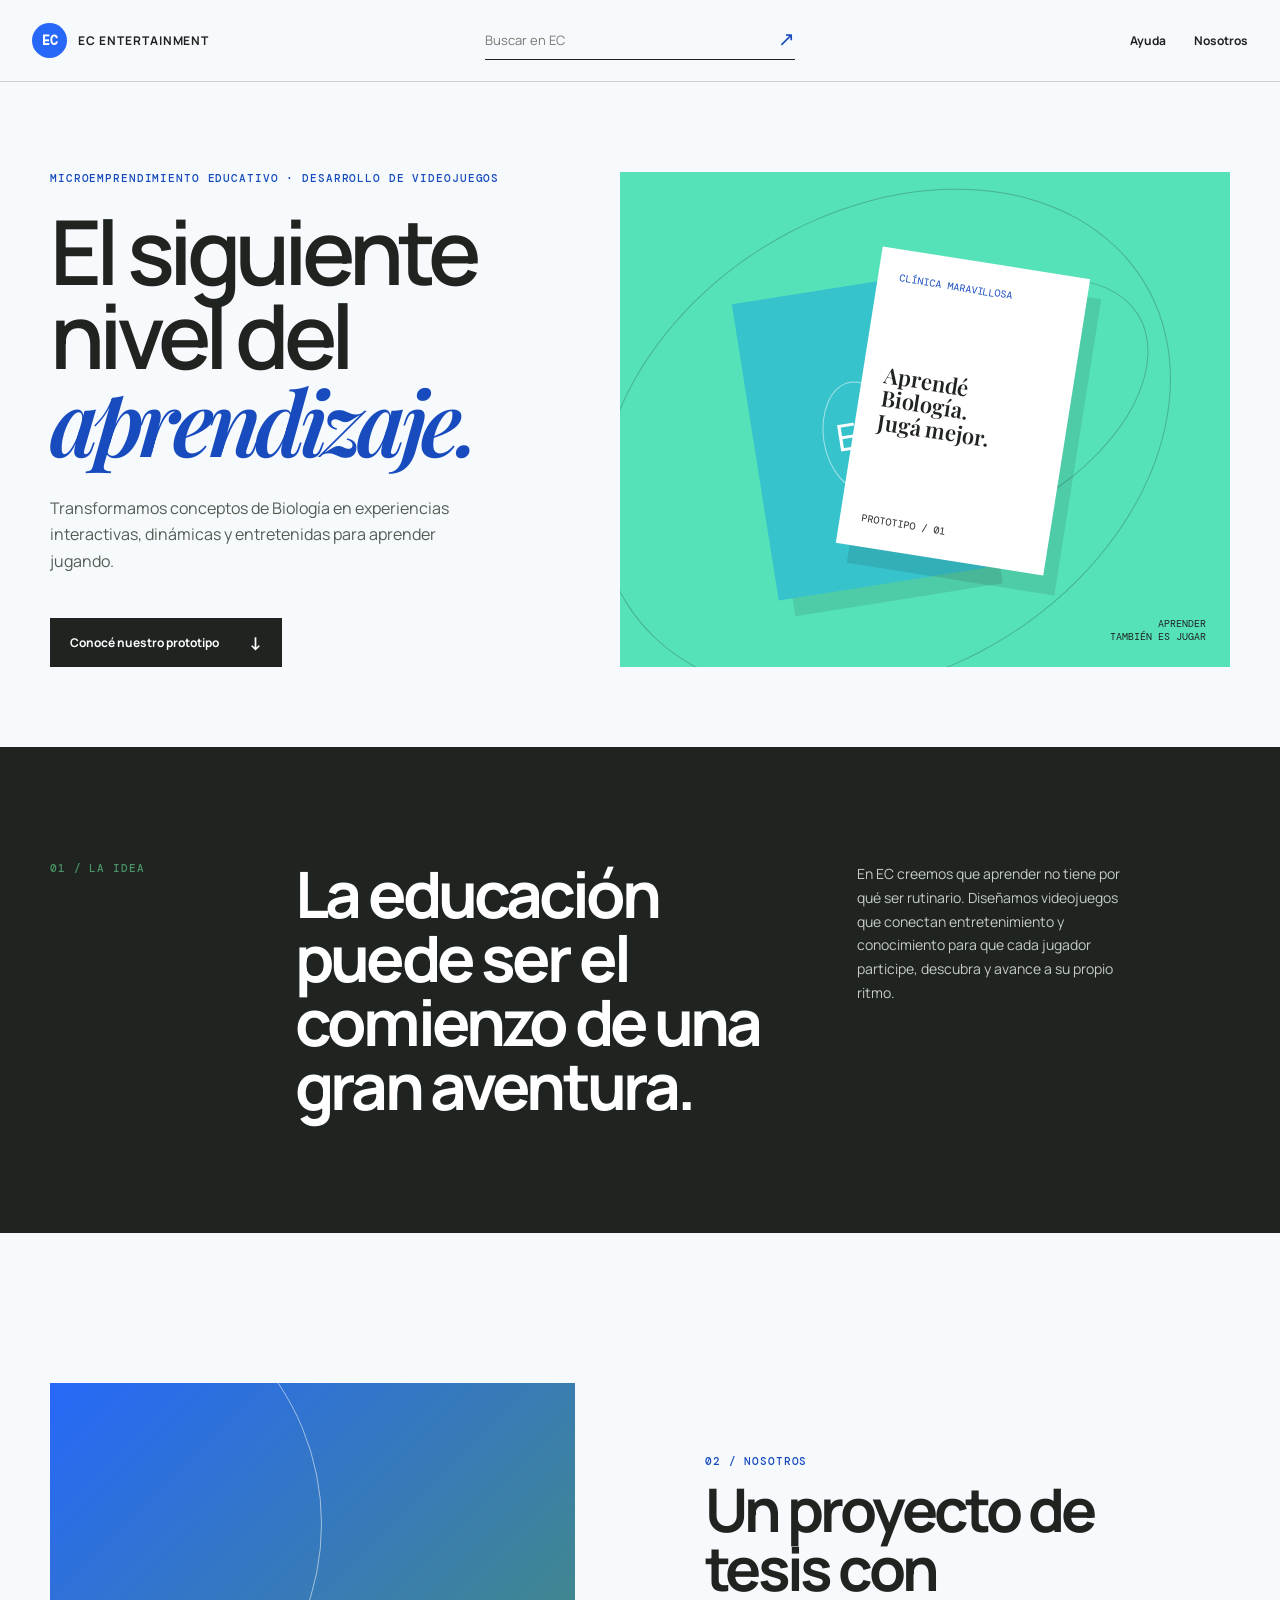
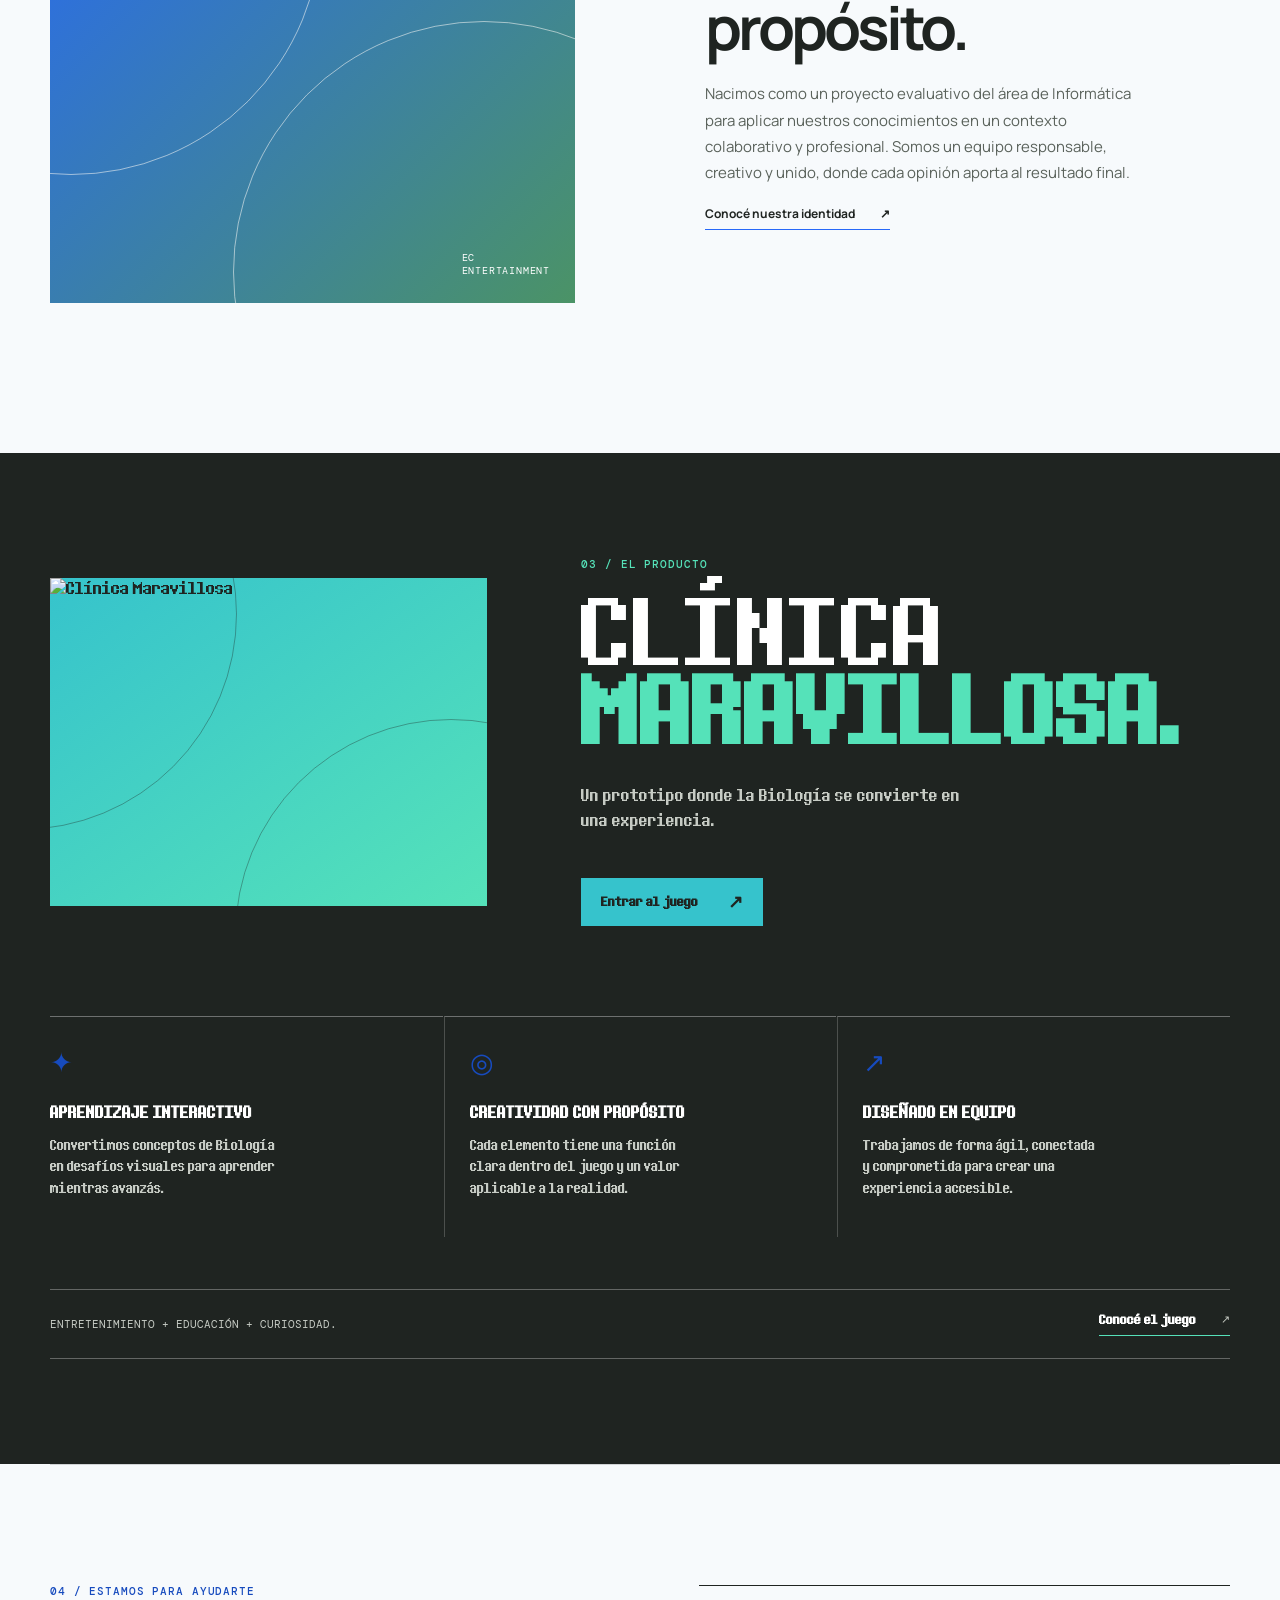
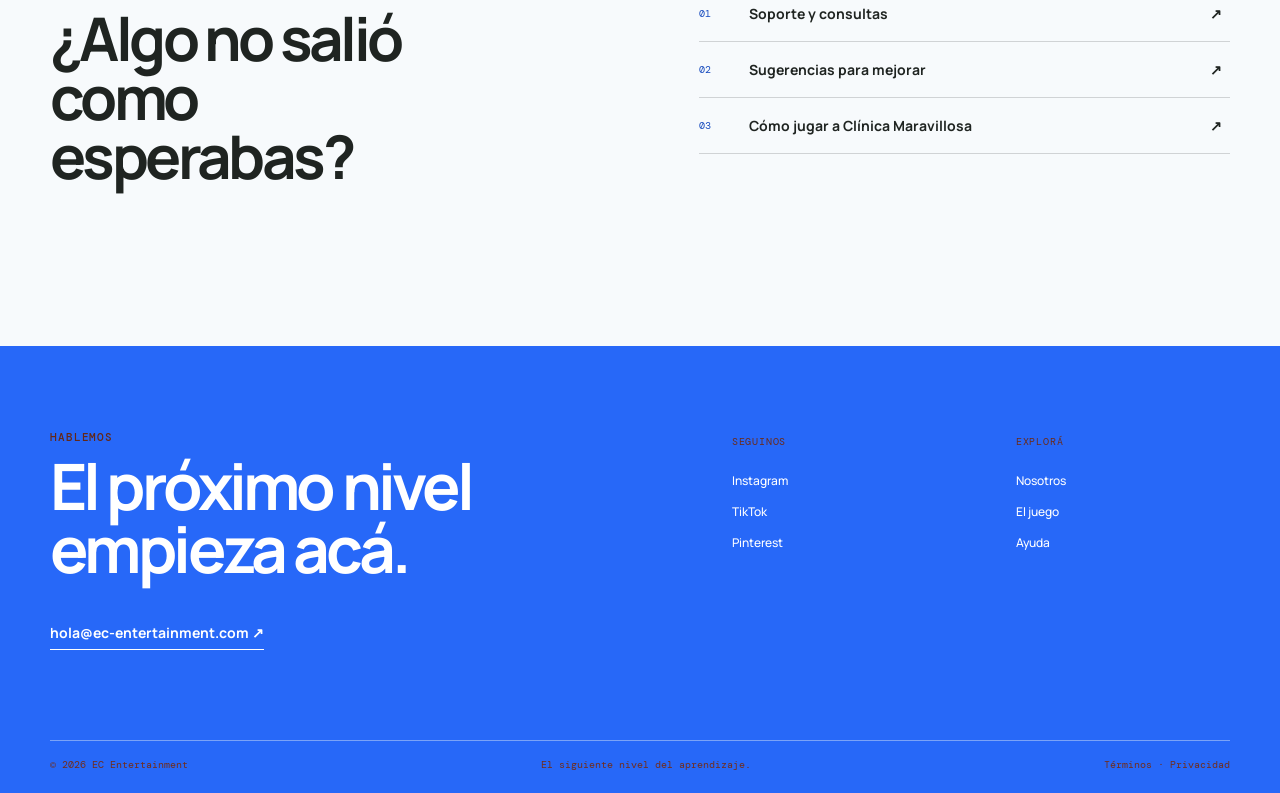
==== index.html @ c9e9bb15 "Pagina" ====
<!DOCTYPE html>
<html lang="es">
<head>
    <meta charset="UTF-8">
    <meta name="viewport" content="width=device-width, initial-scale=1.0">
    <link rel="stylesheet" href="style.css">
    <meta name="description" content="EC Entertainment desarrolla videojuegos educativos que transforman el aprendizaje en experiencias interactivas.">
    <title>EC Entertainment | El siguiente nivel del aprendizaje</title>
</head>
<body>
    <header class="site-header">
        <a class="brand" href="index.html" aria-label="EC, volver al inicio">
            <span class="brand-mark">EC</span>
            <span class="brand-name">EC Entertainment</span>
        </a>
        <form class="search" role="search">
            <label class="sr-only" for="site-search">Buscar en el sitio</label>
            <input id="site-search" type="search" placeholder="Buscar en EC" autocomplete="off">
            <button type="submit" aria-label="Buscar">↗</button>
        </form>
        <nav class="main-nav" aria-label="Navegación principal">
            <a href="Soporte.html">Ayuda</a>
            <a href="aboutus.html">Nosotros</a>
        </nav>
    </header>

    <main id="inicio">
        <section class="hero section-wrap" aria-labelledby="hero-title">
            <div class="hero-copy">
                <p class="eyebrow">Microemprendimiento educativo · Desarrollo de videojuegos</p>
                <h1 id="hero-title">El siguiente nivel del <em>aprendizaje.</em></h1>
                <p class="hero-intro">Transformamos conceptos de Biología en experiencias interactivas, dinámicas y entretenidas para aprender jugando.</p>
                <a class="button button-dark" href="Cmaravillosa.html">Conocé nuestro prototipo <span>↓</span></a>
            </div>
            <div class="hero-art" aria-label="Ilustración abstracta de cartas de juego" role="img">
                <div class="orbit orbit-one"></div>
                <div class="orbit orbit-two"></div>
                <div class="game-card card-back"><span>EC</span></div>
                <div class="game-card card-front"><small>Clínica Maravillosa</small><strong>Aprendé<br>Biología.<br>Jugá mejor.</strong><span class="card-number">PROTOTIPO / 01</span></div>
                <div class="art-note">APRENDER<br>TAMBIÉN ES JUGAR</div>
            </div>
        </section>

        <section class="manifesto" aria-label="Manifiesto de EC">
            <div class="section-wrap manifesto-grid">
                <p class="section-label">01 / La idea</p>
                <h2>La educación puede ser el comienzo de una gran aventura.</h2>
                <p>En EC creemos que aprender no tiene por qué ser rutinario. Diseñamos videojuegos que conectan entretenimiento y conocimiento para que cada jugador participe, descubra y avance a su propio ritmo.</p>
            </div>
        </section>

        <section class="story section-wrap" id="nosotros" aria-labelledby="story-title">
            <div class="story-image"><span>EC<br>ENTERTAINMENT</span></div>
            <div class="story-copy">
                <p class="section-label">02 / Nosotros</p>
                <h2 id="story-title">Un proyecto de tesis con propósito.</h2>
                <p>Nacimos como un proyecto evaluativo del área de Informática para aplicar nuestros conocimientos en un contexto colaborativo y profesional. Somos un equipo responsable, creativo y unido, donde cada opinión aporta al resultado final.</p>
                <a class="text-link" href="aboutus.html">Conocé nuestra identidad <span>↗</span></a>
            </div>
        </section>

        <section class="product product-featured" id="producto" aria-labelledby="product-title">
            <div class="section-wrap">
                <div class="product-featured-heading">
                    <div class="product-image-slot"><img src="c:\Users\maxim\Downloads\Clínica_fondo_4050x1350.jpe" alt="Clínica Maravillosa"></div>
                    <div class="product-featured-copy">
                        <p class="section-label">03 / El producto</p>
                        <h2 id="product-title">CLÍNICA<br><em>MARAVILLOSA.</em></h2>
                        <p>Un prototipo donde la Biología se convierte en una experiencia.</p>
                        <a class="button button-game" href="Cmaravillosa.html">Entrar al juego <span>↗</span></a>
                    </div>
                </div>
                <div class="product-grid">
                    <article class="feature"><span class="feature-icon">✦</span><h3>Aprendizaje interactivo</h3><p>Convertimos conceptos de Biología en desafíos visuales para aprender mientras avanzás.</p></article>
                    <article class="feature"><span class="feature-icon">◎</span><h3>Creatividad con propósito</h3><p>Cada elemento tiene una función clara dentro del juego y un valor aplicable a la realidad.</p></article>
                    <article class="feature"><span class="feature-icon">↗</span><h3>Diseñado en equipo</h3><p>Trabajamos de forma ágil, conectada y comprometida para crear una experiencia accesible.</p></article>
                </div>
                <div class="product-cta"><span>Entretenimiento + educación + curiosidad.</span><a class="text-link" href="Cmaravillosa.html">Conocé el juego <span>↗</span></a></div>
            </div>
        </section>

        <section class="help section-wrap" id="ayuda" aria-labelledby="help-title">
            <div><p class="section-label">04 / Estamos para ayudarte</p><h2 id="help-title">¿Algo no salió como esperabas?</h2></div>
            <div class="help-links"><a href="Soporte.html"><span>01</span> Soporte y consultas <b>↗</b></a><a href="Soporte.html#sugerencias"><span>02</span> Sugerencias para mejorar <b>↗</b></a><a href="Cmaravillosa.html#como-jugar"><span>03</span> Cómo jugar a Clínica Maravillosa <b>↗</b></a></div>
        </section>
    </main>

    <footer id="contacto">
        <div class="section-wrap footer-main">
            <div><p class="section-label">Hablemos</p><h2>El próximo nivel<br>empieza acá.</h2><a class="mail-link" href="mailto:hola@ec-entertainment.com">hola@ec-entertainment.com ↗</a></div>
            <div class="footer-column"><p>Seguinos</p><a href="#contacto">Instagram</a><a href="#contacto">TikTok</a><a href="#contacto">Pinterest</a></div>
            <div class="footer-column"><p>Explorá</p><a href="aboutus.html">Nosotros</a><a href="Cmaravillosa.html">El juego</a><a href="Soporte.html">Ayuda</a></div>
        </div>
        <div class="section-wrap footer-bottom"><span>© 2026 EC Entertainment</span><span>El siguiente nivel del aprendizaje.</span><span><a href="#contacto">Términos</a> · <a href="#contacto">Privacidad</a></span></div>
    </footer>

    <script>
        const searchForm = document.querySelector('.search');
        const searchInput = document.querySelector('#site-search');
        const searchableSections = [...document.querySelectorAll('main section')];

        searchForm.addEventListener('submit', (event) => {
            event.preventDefault();
            const query = searchInput.value.trim().toLowerCase();
            const match = searchableSections.find((section) => section.textContent.toLowerCase().includes(query));
            if (query && match) {
                match.scrollIntoView({ behavior: 'smooth', block: 'start' });
                match.classList.add('search-hit');
                window.setTimeout(() => match.classList.remove('search-hit'), 1200);
            }
        });
    </script>
</body>
</html>
---- style.css ----
@import url('https://fonts.googleapis.com/css2?family=DM+Mono:wght@400;500&family=Manrope:wght@400;500;600;700;800&family=Playfair+Display:ital,wght@0,600;1,600&display=swap');

@font-face {
	font-family: 'Determination';
	src: url('fonts/determination.ttf') format('truetype');
	font-display: swap;
}

:root {
	--ink: #1f2421;
	--paper: #f7fafc;
	--cream: #ffffff;
	--orange: #2768f8;
	--orange-dark: #174bbe;
	--sage: #4b9366;
	--line: rgba(31, 36, 33, .18);
	--mono: 'DM Mono', monospace;
	--sans: 'Manrope', sans-serif;
}

* { box-sizing: border-box; }
html { scroll-behavior: smooth; }
body { margin: 0; background: var(--paper); color: var(--ink); font-family: var(--sans); }
a { color: inherit; text-decoration: none; }
.section-wrap { width: min(1180px, calc(100% - 64px)); margin: 0 auto; }
.sr-only { position: absolute; width: 1px; height: 1px; padding: 0; margin: -1px; overflow: hidden; clip: rect(0, 0, 0, 0); white-space: nowrap; border: 0; }
.section-label, .eyebrow { color: var(--orange-dark); font: 500 11px/1.2 var(--mono); letter-spacing: .08em; text-transform: uppercase; }

.site-header { align-items: center; border-bottom: 1px solid var(--line); display: grid; grid-template-columns: 1fr minmax(200px, 310px) 1fr; min-height: 82px; padding: 0 32px; }
.brand { align-items: center; display: inline-flex; gap: 11px; width: fit-content; }
.brand-mark { align-items: center; background: var(--orange); border-radius: 50%; color: var(--cream); display: flex; font: 600 13px var(--mono); height: 35px; justify-content: center; width: 35px; }
.brand-name { font-size: 12px; font-weight: 700; letter-spacing: .08em; text-transform: uppercase; }
.search { border-bottom: 1px solid var(--ink); display: flex; justify-self: center; width: 100%; }
.search input { background: transparent; border: 0; color: var(--ink); font: 13px var(--sans); outline: 0; padding: 10px 0; width: 100%; }
.search input::placeholder { color: #777a73; }
.search button { background: none; border: 0; color: var(--orange-dark); cursor: pointer; font-size: 20px; padding: 0 0 2px 10px; }
.main-nav { display: flex; gap: 28px; justify-content: flex-end; }
.main-nav a, .footer-column a { font-size: 12px; font-weight: 700; }
.main-nav a:hover, .footer-column a:hover { color: var(--orange-dark); }

.hero { display: grid; gap: 70px; grid-template-columns: minmax(0, .9fr) minmax(380px, 1.1fr); min-height: 655px; padding-bottom: 80px; padding-top: 90px; }
.hero-copy { align-self: center; max-width: 560px; }
h1, h2, h3, p { margin-top: 0; }
h1 { font-size: clamp(3.7rem, 7vw, 6.5rem); font-weight: 600; letter-spacing: -.065em; line-height: .94; margin: 24px 0 30px; }
h1 em, h2 em { color: var(--orange-dark); font-family: 'Playfair Display', serif; font-weight: 600; }
.hero-intro { color: #545b55; font-size: 16px; line-height: 1.65; max-width: 430px; }
.button { align-items: center; display: inline-flex; font-size: 12px; font-weight: 700; gap: 30px; justify-content: space-between; margin-top: 28px; padding: 16px 20px; transition: transform .2s, background .2s; }
.button:hover { transform: translateY(-3px); }
.button-dark { background: var(--ink); color: var(--cream); }
.button-orange { background: var(--orange); color: var(--cream); }
.button span { font-size: 18px; line-height: 10px; }
.hero-art { background: #55e2b9; min-height: 470px; overflow: hidden; position: relative; }
.orbit { border: 1px solid rgba(31, 36, 33, .25); border-radius: 50%; position: absolute; transform: rotate(-32deg); }
.orbit-one { height: 460px; left: -40px; top: 40px; width: 610px; }
.orbit-two { height: 210px; left: 195px; top: 130px; width: 350px; }
.game-card { box-shadow: 14px 18px 0 rgba(31, 36, 33, .12); height: 300px; position: absolute; transform: rotate(-9deg); width: 210px; }
.card-back { background: #36c3cc; left: 22%; top: 23%; }
.card-back span { border: 1px solid rgba(255,255,255,.55); border-radius: 50%; color: var(--cream); display: block; font: 38px var(--mono); left: 50%; padding: 29px 12px; position: absolute; top: 50%; transform: translate(-50%, -50%); }
.card-front { background: var(--cream); display: flex; flex-direction: column; justify-content: space-between; left: 39%; padding: 22px; top: 18%; transform: rotate(9deg); }
.card-front small, .card-number { color: var(--orange-dark); font: 10px var(--mono); text-transform: uppercase; }
.card-front strong { font: 600 22px/1.05 'Playfair Display', serif; }
.card-number { color: var(--ink); }
.art-note { bottom: 24px; color: var(--ink); font: 10px/1.3 var(--mono); position: absolute; right: 24px; text-align: right; }

.manifesto { background: var(--ink); color: var(--cream); padding: 115px 0; }
.manifesto-grid { display: grid; gap: 40px; grid-template-columns: .55fr 1.4fr 1fr; }
.manifesto .section-label { color: var(--sage); }
.manifesto h2 { font-size: clamp(2.5rem, 5vw, 4.8rem); letter-spacing: -.06em; line-height: 1; margin: 0; max-width: 650px; }
.manifesto-grid > p:last-child { color: #c6cbc4; font-size: 14px; line-height: 1.7; max-width: 280px; }
.story { align-items: center; display: grid; gap: 11%; grid-template-columns: 1fr 1fr; padding-bottom: 150px; padding-top: 150px; }
.story-image { align-items: flex-end; background: linear-gradient(135deg, #2768f8 0%, #4b9366 100%); display: flex; height: 520px; justify-content: flex-end; overflow: hidden; padding: 25px; position: relative; }
.story-image::before, .story-image::after { border: 1px solid rgba(251,250,246,.55); border-radius: 50%; content: ''; height: 500px; position: absolute; width: 500px; }
.story-image::before { left: -230px; top: -110px; }
.story-image::after { bottom: -220px; right: -160px; }
.story-image span { color: var(--cream); font: 10px/1.35 var(--mono); letter-spacing: .08em; position: relative; z-index: 1; }
.story-copy { max-width: 440px; }
h2 { font-size: clamp(2.4rem, 4.7vw, 4.3rem); letter-spacing: -.06em; line-height: .98; margin-bottom: 25px; }
.story-copy > p:not(.section-label) { color: #5a625b; font-size: 15px; line-height: 1.75; }
.text-link, .mail-link { border-bottom: 1px solid var(--orange); display: inline-flex; font-size: 12px; font-weight: 700; gap: 25px; padding-bottom: 7px; }

.product { border-top: 1px solid var(--line); padding-bottom: 130px; padding-top: 120px; }
.product-heading { align-items: end; display: flex; justify-content: space-between; }
.product-heading h2 { margin: 0; }
.product-heading > p:last-child { color: #687068; font-size: 14px; margin: 0 0 7px; }
.product-grid { display: grid; gap: 1px; grid-template-columns: repeat(3, 1fr); margin-top: 70px; }
.feature { border-top: 1px solid var(--ink); padding: 28px 25px 25px 0; }
.feature + .feature { border-left: 1px solid var(--line); padding-left: 25px; }
.feature-icon { color: var(--orange-dark); font-size: 27px; }
.feature h3 { font-size: 17px; letter-spacing: -.03em; margin: 22px 0 12px; }
.feature p { color: #687068; font-size: 13px; line-height: 1.65; max-width: 240px; }
.product-cta { align-items: center; border-bottom: 1px solid var(--line); border-top: 1px solid var(--line); display: flex; justify-content: space-between; margin-top: 52px; padding: 22px 0; }
.product-cta span { font: 11px var(--mono); text-transform: uppercase; }
.product-cta .button { margin: 0; }
.product-featured { background: var(--ink); color: var(--cream); border-top: 0; font-family: 'Determination', var(--mono); padding-bottom: 105px; padding-top: 105px; }
.product-featured-heading { align-items: center; display: grid; gap: 8%; grid-template-columns: minmax(280px, .9fr) 1.1fr; }
.product-image-slot { align-items: center; aspect-ratio: 4 / 3; background: linear-gradient(145deg, #36c3cc, #55e2b9); color: var(--ink); display: flex; justify-content: center; min-height: 300px; overflow: hidden; position: relative; }
.product-image-slot::before, .product-image-slot::after { border: 1px solid rgba(31,36,33,.35); border-radius: 50%; content: ''; height: 430px; position: absolute; width: 430px; }.product-image-slot::before { left: -245px; top: -180px; }.product-image-slot::after { bottom: -245px; right: -180px; }
.product-image-slot img { height: 100%; object-fit: cover; position: relative; width: 100%; z-index: 1; }
.product-image-slot span { border: 1px dashed rgba(31,36,33,.7); font: 10px var(--mono); letter-spacing: .08em; padding: 14px 18px; position: relative; z-index: 1; }
.product-featured-copy { max-width: 600px; }.product-featured .section-label { color: #55e2b9; }.product-featured-copy h2 { font: 500 clamp(3rem, 7vw, 7rem)/.88 'Determination', var(--mono); letter-spacing: 0; margin: 25px 0 30px; }.product-featured-copy h2 em { color: #55e2b9; font-family: 'Determination', var(--mono); font-style: normal; }.product-featured-copy > p:not(.section-label) { color: #c6cbc4; font-size: 15px; line-height: 1.7; max-width: 390px; }
.product-featured .product-grid { margin-top: 90px; }.product-featured .feature { border-color: rgba(255,255,255,.35); }.product-featured .feature + .feature { border-left-color: rgba(255,255,255,.2); }.product-featured .feature h3 { color: var(--cream); font-family: 'Determination', var(--mono); font-size: 15px; letter-spacing: 0; text-transform: uppercase; }.product-featured .feature p { color: #c6cbc4; }.product-featured .product-cta { border-color: rgba(255,255,255,.3); }.product-featured .product-cta span { color: #c6cbc4; }.product-featured .product-cta .text-link { border-color: #55e2b9; color: var(--cream); }

.help { border-top: 1px solid var(--line); display: grid; gap: 10%; grid-template-columns: 1fr 1fr; padding-bottom: 135px; padding-top: 120px; }
.help h2 { max-width: 450px; }
.help-links { border-top: 1px solid var(--ink); }
.help-links a { align-items: center; border-bottom: 1px solid var(--line); display: grid; grid-template-columns: 50px 1fr 20px; padding: 18px 0; font-size: 14px; font-weight: 700; }
.help-links a:hover { color: var(--orange-dark); padding-left: 8px; }
.help-links span { color: var(--orange-dark); font: 10px var(--mono); }

footer { background: var(--orange); color: var(--cream); padding: 85px 0 22px; }
footer .section-label { color: #642716; }
.footer-main { display: grid; gap: 70px; grid-template-columns: 2fr .7fr .7fr; }
footer h2 { font-size: clamp(2.7rem, 5vw, 5.1rem); margin-bottom: 40px; }
.mail-link { border-color: var(--cream); font-size: 14px; }
.footer-column { display: flex; flex-direction: column; gap: 14px; padding-top: 4px; }
.footer-column p { color: #6b2b1b; font: 10px var(--mono); letter-spacing: .08em; text-transform: uppercase; }
.footer-column a { font-weight: 500; }
.footer-bottom { border-top: 1px solid rgba(251,250,246,.4); color: #712d1c; display: flex; font: 10px var(--mono); justify-content: space-between; margin-top: 90px; padding-top: 17px; }
.footer-bottom a:hover { color: var(--cream); }
.search-hit { animation: highlight 1.2s ease; }
@keyframes highlight { 50% { outline: 3px solid var(--orange); outline-offset: 10px; } }

.page-kicker { color: var(--orange-dark); font: 500 10px var(--mono); justify-self: center; letter-spacing: .08em; }
.inner-hero { padding-bottom: 125px; padding-top: 120px; }
.inner-hero h1 { max-width: 850px; }
.about-block { border-top: 1px solid var(--line); display: grid; gap: 12%; grid-template-columns: 1fr 1fr; padding-bottom: 130px; padding-top: 100px; }
.about-block h2 { max-width: 480px; }
.about-block > div:last-child { color: #5a625b; font-size: 15px; line-height: 1.75; max-width: 480px; }
.values-block { background: var(--ink); color: var(--cream); padding: 100px 0 120px; }
.values-block .section-label { color: #55e2b9; }
.values-grid { display: grid; gap: 1px; grid-template-columns: repeat(4, 1fr); margin-top: 65px; }
.values-grid article { border-top: 1px solid rgba(255,255,255,.3); padding: 20px 20px 0 0; }
.values-grid article + article { border-left: 1px solid rgba(255,255,255,.2); padding-left: 20px; }
.values-grid span, .faq-row strong { color: var(--orange-dark); font: 11px var(--mono); }
.values-grid h3 { font-size: 20px; margin: 30px 0 15px; }
.values-grid p { color: #c6cbc4; font-size: 13px; line-height: 1.6; }
.about-quote { align-items: center; display: flex; justify-content: space-between; padding-bottom: 120px; padding-top: 120px; }
.about-quote p { font: italic 600 clamp(2rem, 4vw, 4rem)/1.05 'Playfair Display', serif; max-width: 680px; }
.about-quote .button { margin: 0; }
.game-hero { align-items: center; display: grid; gap: 10%; grid-template-columns: 1fr 1fr; min-height: 670px; padding-bottom: 80px; padding-top: 80px; }
.game-hero-copy h1 { font-size: clamp(4rem, 7vw, 7rem); }
.game-title-images { display: flex; flex-direction: column; gap: 1px; margin: 24px 0 30px; max-width: 560px; width: 100%; }
.game-title-images img { display: block; height: auto; max-height: 145px; object-fit: contain; object-position: left center; width: 100%; }
.game-title-images img + img { margin-top: -80px; }
.game-actions { align-items: center; display: flex; flex-wrap: wrap; gap: 25px; }
.game-actions .text-link { margin-top: 28px; }
.button-game { background: #36c3cc; color: var(--ink); margin-top: 28px; }
.button-game:hover { background: #55e2b9; }
.download-note { color: #687068; font: 10px var(--mono); margin-top: 20px; text-transform: uppercase; }
.game-cover { background: linear-gradient(145deg, #36c3cc, #55e2b9); box-shadow: 20px 20px 0 var(--orange-dark); height: 510px; overflow: hidden; position: relative; }
.game-cover img { height: 100%; inset: 0; object-fit: cover; position: absolute; width: 100%; }
.game-cover::before, .game-cover::after { border: 1px solid rgba(31,36,33,.35); border-radius: 50%; content: ''; height: 470px; position: absolute; width: 470px; }
.game-cover::before { left: -245px; top: -130px; }.game-cover::after { bottom: -250px; right: -150px; }
.cover-cross { font-size: 60px; line-height: 1; position: relative; z-index: 1; }.cover-title { font: 500 14px var(--mono); letter-spacing: .13em; margin-top: 30px; position: relative; z-index: 1; }.cover-title strong { font-size: 28px; }.cover-subtitle { font: italic 600 16px 'Playfair Display', serif; margin-top: 22px; position: relative; z-index: 1; }.cover-sticker { bottom: 25px; font: 10px var(--mono); left: 25px; position: absolute; text-align: left; }
.game-intro-band { background: var(--orange); color: var(--cream); padding: 110px 0; }.game-intro-grid { align-items: center; display: grid; gap: 8%; grid-template-columns: 1.3fr .7fr; }.game-intro-band .section-label { color: #bfe8ff; }.game-intro-band h2 { margin: 0; }.mission-copy { color: #e7f1ff; font-size: 14px; line-height: 1.7; margin: 30px 0 0; max-width: 500px; }
.character-card { background: #080b10; border: 2px solid rgba(0,0,0,.8); justify-self: end; margin-right: calc((min(1180px, calc(100vw - 64px)) - 100vw) / 2); max-width: 320px; padding: 18px; width: 100%; }.character-image-frame { align-items: center; aspect-ratio: 3 / 4; border: 1px solid rgba(255,255,255,.12); display: flex; justify-content: center; overflow: hidden; }.character-image-frame img { height: 100%; object-fit: contain; width: 100%; }.character-name { border-top: 1px solid rgba(255,255,255,.12); color: var(--cream); font-size: 12px; letter-spacing: .12em; margin-top: 16px; padding-top: 16px; text-align: center; }
.game-features { padding-bottom: 130px; padding-top: 120px; }.game-features > h2 { margin: 22px 0 70px; }.feature-grid { display: grid; gap: 1px; grid-template-columns: repeat(3, 1fr); }.feature-grid article { border-top: 1px solid var(--ink); padding: 20px 20px 0 0; }.feature-grid article + article { border-left: 1px solid var(--line); padding-left: 20px; }.feature-grid span { color: var(--orange-dark); font: 11px var(--mono); }.feature-grid h3 { font-size: 20px; margin: 35px 0 12px; }.feature-grid p { color: #687068; font-size: 14px; line-height: 1.6; max-width: 260px; }
.how-to { border-top: 1px solid var(--line); display: grid; gap: 12%; grid-template-columns: 1fr 1fr; padding-bottom: 130px; padding-top: 110px; }.how-to ol { list-style: none; margin: 0; padding: 0; }.how-to li { align-items: center; border-bottom: 1px solid var(--line); display: grid; gap: 25px; grid-template-columns: 35px 1fr; padding: 18px 0; }.how-to li:first-child { border-top: 1px solid var(--ink); }.how-to li > span { color: var(--orange-dark); font: 11px var(--mono); }.how-to li p { color: #687068; font-size: 14px; }.how-to li strong { color: var(--ink); }
.game-web-cta { background: var(--ink); color: var(--cream); display: grid; gap: 45px; grid-column: 1 / -1; grid-template-columns: minmax(180px, .75fr) 1fr; margin-top: 35px; padding: 35px; }
.game-web-image { align-items: center; background: linear-gradient(145deg, #36c3cc, #55e2b9); color: var(--ink); display: flex; flex-direction: column; justify-content: center; min-height: 250px; overflow: hidden; position: relative; text-align: center; }
.game-web-image::before, .game-web-image::after { border: 1px solid rgba(31,36,33,.35); border-radius: 50%; content: ''; height: 280px; position: absolute; width: 280px; }.game-web-image::before { left: -150px; top: -100px; }.game-web-image::after { bottom: -160px; right: -100px; }
.game-web-image span, .game-web-image strong, .game-web-image small { position: relative; z-index: 1; }.game-web-image span { font-size: 42px; line-height: 1; }.game-web-image strong { font: 500 16px/1.25 var(--mono); letter-spacing: .1em; margin-top: 18px; }.game-web-image small { font: 9px var(--mono); margin-top: 28px; }
.game-web-copy { align-self: center; max-width: 430px; }.game-web-copy .section-label { color: #55e2b9; }.game-web-copy h3 { font-size: clamp(2rem, 4vw, 3.5rem); letter-spacing: -.05em; line-height: 1; margin: 18px 0; }.game-web-copy h3 em { color: #55e2b9; font-family: 'Playfair Display', serif; }.game-web-copy > p:not(.section-label) { color: #c6cbc4; font-size: 14px; line-height: 1.7; }
.game-web-actions { align-items: center; display: flex; flex-wrap: wrap; gap: 25px; }.game-web-actions .button { margin-top: 28px; }.game-download-link { border-color: #55e2b9; color: var(--cream); margin-top: 28px; }
.download-panel { align-items: center; background: var(--ink); color: var(--cream); display: flex; justify-content: space-between; margin-bottom: 120px; padding: 65px; }.download-panel h2 { margin-bottom: 12px; }.download-panel p:last-child { color: #c6cbc4; font-size: 14px; }.download-panel .button { margin: 0; }
.support-grid { display: grid; gap: 1px; grid-template-columns: repeat(2, 1fr); padding-bottom: 130px; }.support-grid article { border-top: 1px solid var(--ink); padding: 25px 35px 0 0; }.support-grid article + article { border-left: 1px solid var(--line); padding-left: 35px; }.support-grid h2 { font-size: clamp(2rem, 4vw, 3.5rem); margin: 28px 0 15px; }.support-grid p { color: #687068; font-size: 14px; line-height: 1.7; max-width: 390px; }.support-grid .text-link { margin-top: 15px; }.faq { border-top: 1px solid var(--line); padding-bottom: 130px; padding-top: 100px; }.faq-row { border-bottom: 1px solid var(--line); display: grid; gap: 30px; grid-template-columns: 1fr 1fr; padding: 22px 0; }.faq-row:first-of-type { margin-top: 50px; }.faq-row p { color: #687068; font-size: 14px; line-height: 1.6; margin: 0; }.faq-row a { color: var(--orange-dark); font-weight: 700; }

@media (max-width: 800px) {
	.section-wrap { width: min(100% - 40px, 600px); }
	.site-header { gap: 16px; grid-template-columns: 1fr auto; padding: 0 20px; }
	.search { grid-column: 1 / -1; grid-row: 2; margin-bottom: 14px; }
	.site-header { padding-bottom: 14px; padding-top: 16px; }
	.main-nav { gap: 18px; }
	.hero { display: flex; flex-direction: column; gap: 45px; min-height: 0; padding-bottom: 70px; padding-top: 75px; }
	h1 { font-size: clamp(3.4rem, 15vw, 5.5rem); }
	.hero-art { min-height: 410px; }
	.card-back { left: 16%; }
	.card-front { left: 35%; }
	.manifesto { padding: 75px 0; }
	.manifesto-grid, .story, .help { display: block; }
	.manifesto h2 { margin: 25px 0; }
	.story { padding-bottom: 90px; padding-top: 90px; }
	.story-image { height: 390px; margin-bottom: 55px; }
	.product { padding-bottom: 90px; padding-top: 80px; }
	.product-featured { padding-bottom: 75px; padding-top: 75px; }
	.product-featured-heading { display: block; }
	.product-image-slot { min-height: 250px; }
	.product-featured-copy { margin-top: 45px; }
	.product-featured-copy h2 { font-size: clamp(2.5rem, 13vw, 4.5rem); }
	.product-featured .product-grid { margin-top: 60px; }
	.product-heading { align-items: flex-start; display: block; }
	.product-heading > p:last-child { margin-top: 22px; }
	.product-grid { display: block; margin-top: 45px; }
	.feature, .feature + .feature { border-left: 0; padding: 22px 0; }
	.product-cta { align-items: flex-start; flex-direction: column; gap: 18px; }
	.help { padding-bottom: 90px; padding-top: 80px; }
	.help-links { margin-top: 50px; }
	footer { padding-top: 65px; }
	.footer-main { display: block; }
	.footer-column { display: inline-flex; margin-right: 55px; margin-top: 60px; vertical-align: top; }
	.footer-bottom { align-items: flex-start; flex-direction: column; gap: 10px; margin-top: 65px; }
	.page-kicker { display: none; }
	.inner-hero { padding-bottom: 80px; padding-top: 75px; }
	.about-block, .how-to { display: block; padding-bottom: 85px; padding-top: 75px; }
	.about-block > div:last-child { margin-top: 45px; }
	.values-block { padding: 75px 0; }
	.values-grid, .feature-grid, .support-grid { display: block; margin-top: 45px; }
	.values-grid article, .values-grid article + article, .feature-grid article, .feature-grid article + article, .support-grid article, .support-grid article + article { border-left: 0; padding: 22px 0; }
	.about-quote { align-items: flex-start; display: block; padding-bottom: 85px; padding-top: 85px; }
	.about-quote .button { margin-top: 15px; }
	.game-hero { display: flex; flex-direction: column; gap: 55px; min-height: 0; padding-bottom: 80px; padding-top: 75px; }
	.game-title-images { margin-bottom: 25px; }
	.game-cover { height: 410px; width: 100%; }
	.game-intro-band { padding: 75px 0; }
	.game-intro-grid { display: block; }
	.game-intro-band h2 { margin: 25px 0; }
	.character-card { margin-right: 0; margin-top: 45px; max-width: none; }
	.game-features { padding-bottom: 85px; padding-top: 80px; }
	.game-features > h2 { margin-bottom: 45px; }
	.game-web-cta { display: block; margin-top: 25px; padding: 25px; }
	.game-web-image { min-height: 230px; }
	.game-web-copy { margin-top: 35px; }
	.download-panel { align-items: flex-start; display: block; margin-bottom: 75px; padding: 35px 25px; }
	.download-panel .button { margin-top: 20px; }
	.faq { padding-bottom: 85px; padding-top: 75px; }
	.faq-row { display: block; }
	.faq-row p { margin-top: 12px; }
}

.game-page, .game-page * { font-family: 'Determination', var(--mono); }
.game-page, .game-page * { letter-spacing: 2px !important; }
.game-page { background: #0d1117; color: #f7fafc; }
.game-page .site-header { border-color: rgba(255,255,255,.16); }
.game-page .main-nav a:hover { color: #55e2b9; }
.game-page .hero-intro, .game-page .game-features p, .game-page .how-to li p { color: #b9c3c8; }
.game-page .game-intro-band { background: #12383d; }
.game-page .game-intro-band > .section-wrap > p:last-child { color: #c7e6e2; }
.game-page .game-features { background: #0d1117; }
.game-page .how-to { border-color: rgba(255,255,255,.16); }
.game-page .how-to li { border-color: rgba(255,255,255,.16); }
.game-page .how-to li:first-child { border-color: rgba(255,255,255,.5); }
.game-page .how-to li strong { color: #f7fafc; }
.game-page footer { background: #080b10; }
.game-page footer .footer-bottom { border-color: rgba(255,255,255,.2); color: #9aa7ad; }
.game-page footer .footer-bottom a:hover { color: #55e2b9; }
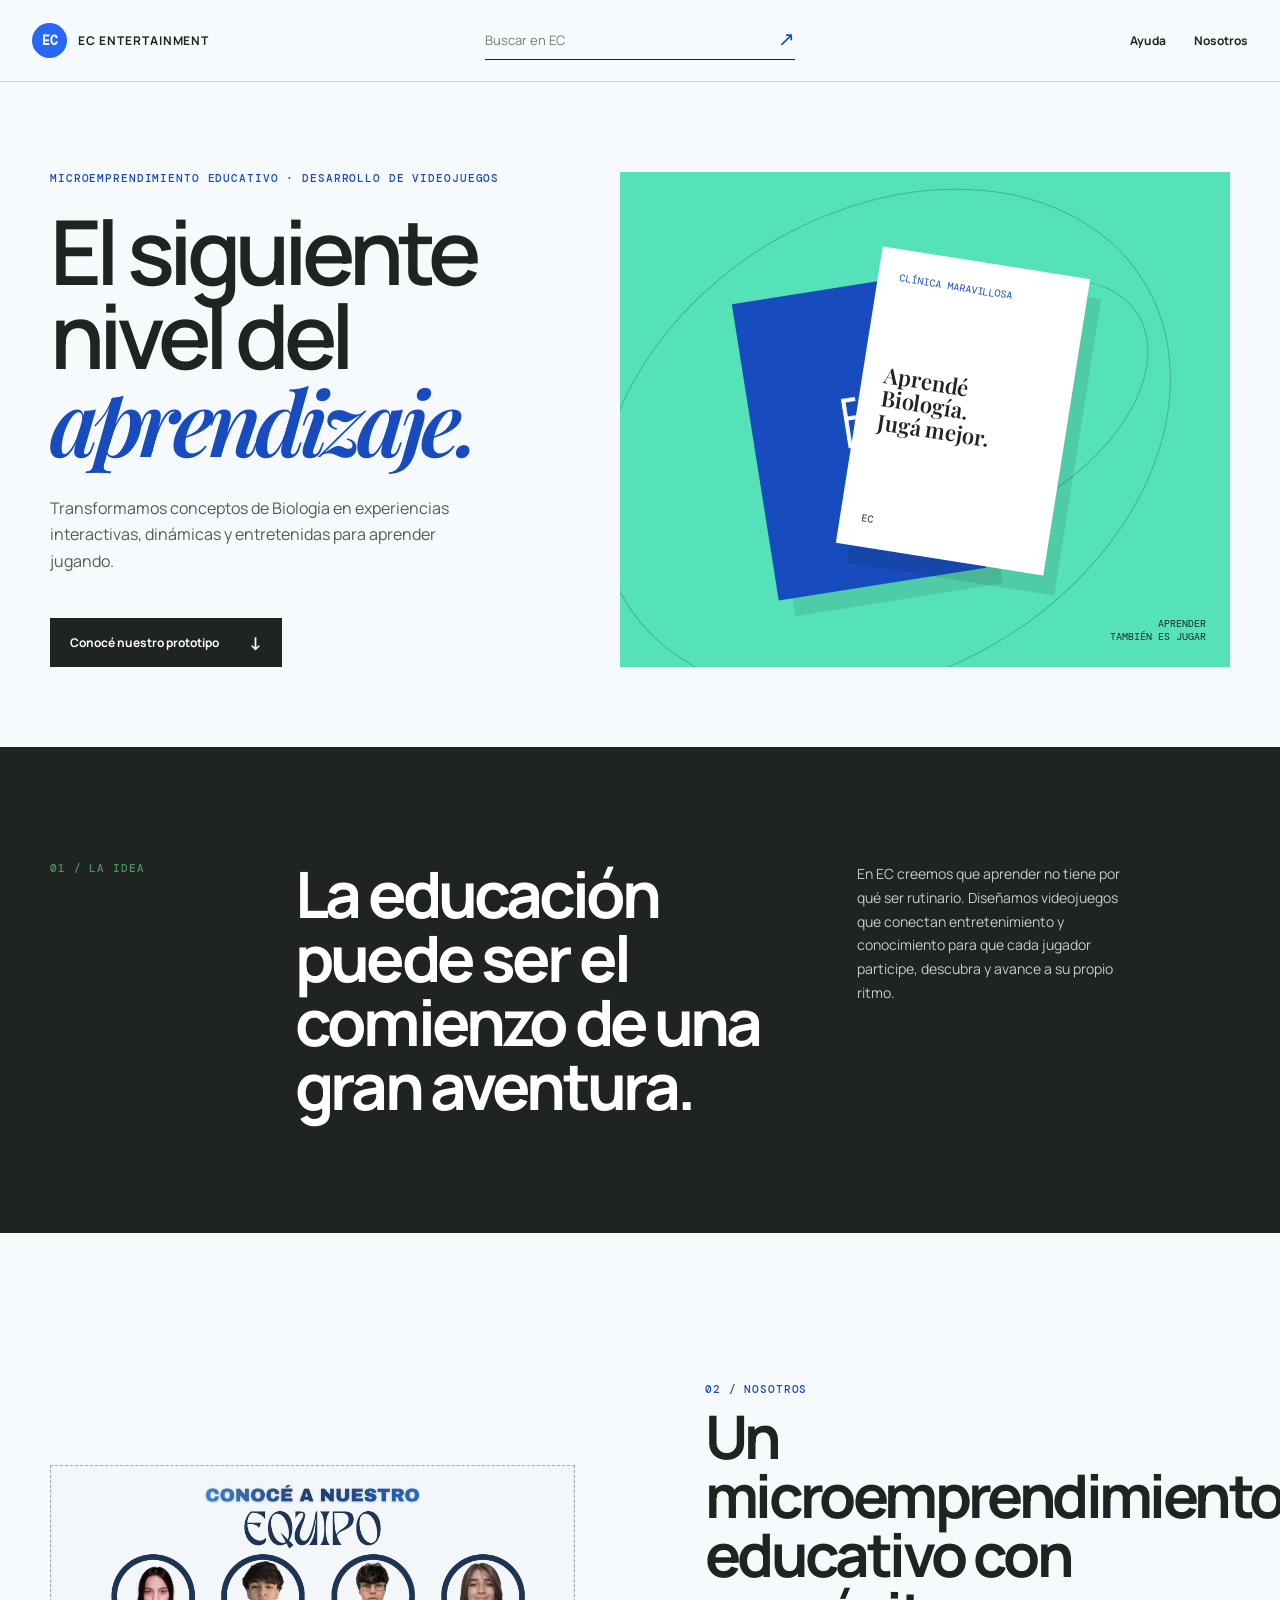
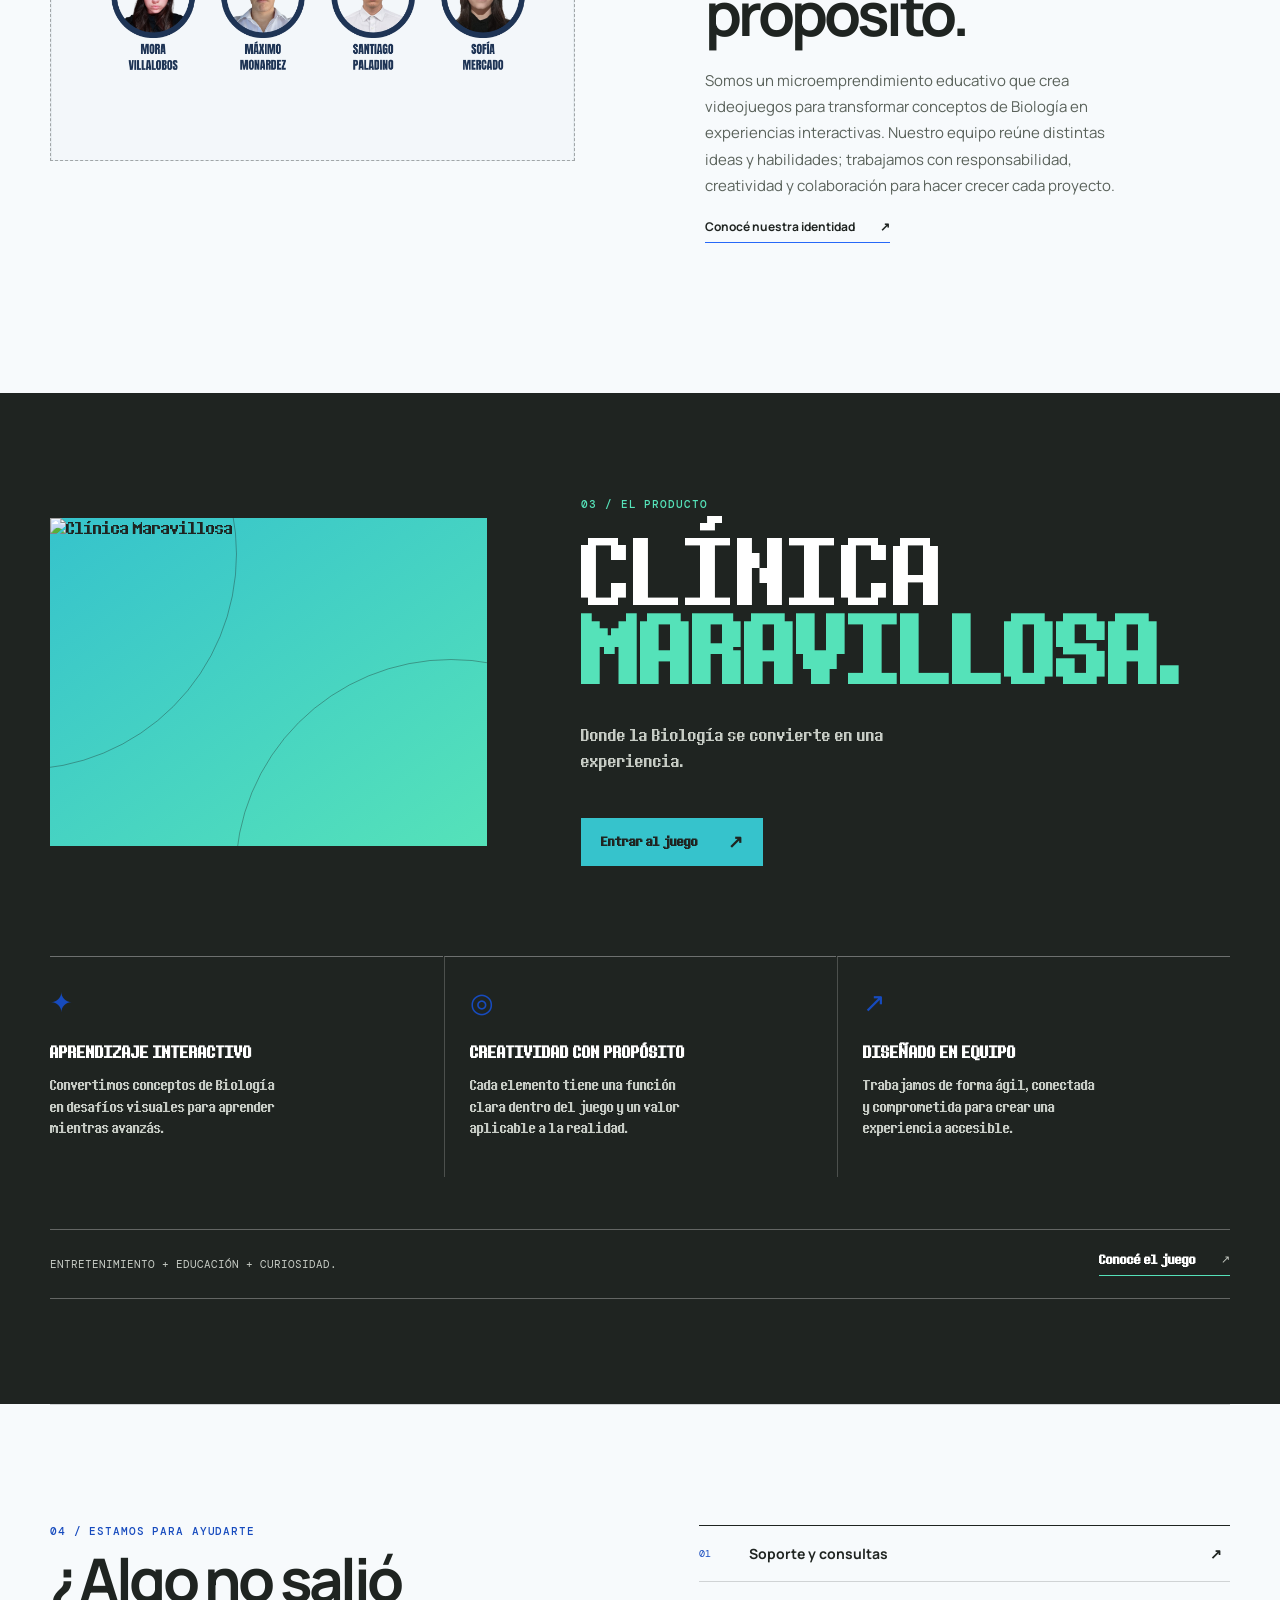
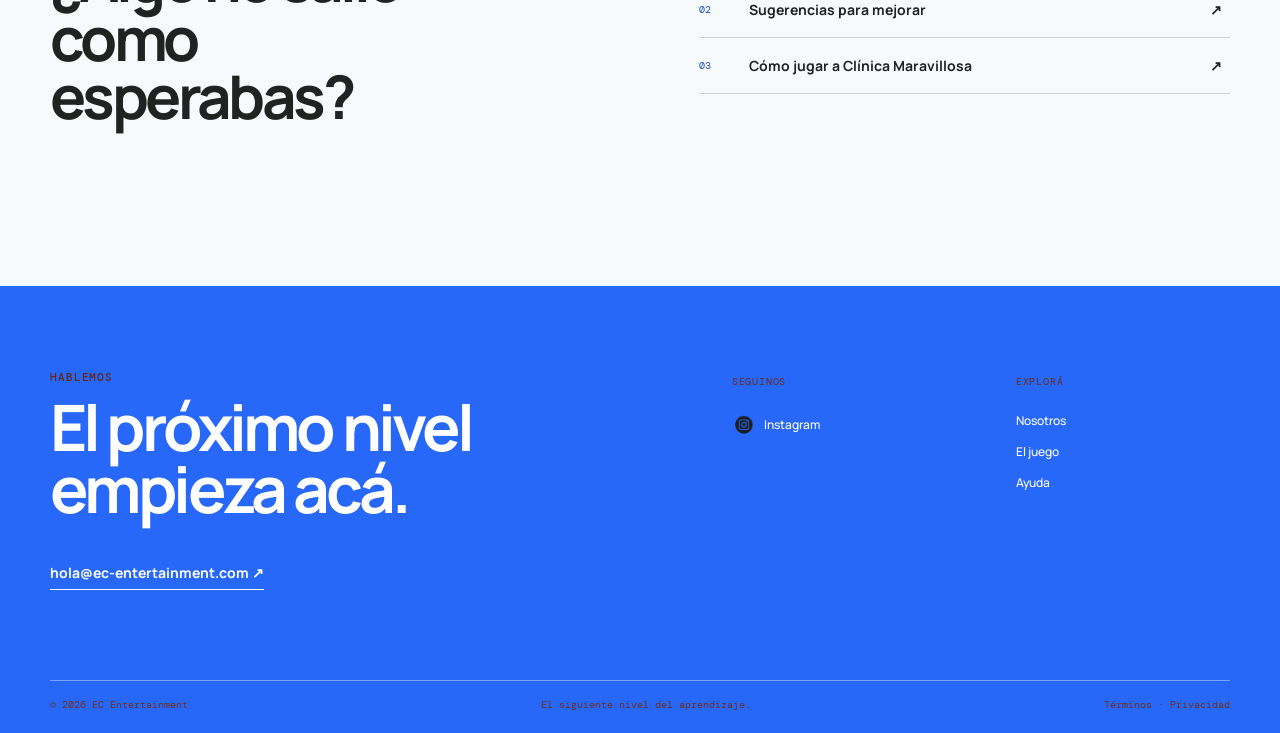
==== commit 280a3a0e: "2/10" ====
--- a/index.html
+++ b/index.html
@@ -4,6 +4,7 @@
     <meta charset="UTF-8">
     <meta name="viewport" content="width=device-width, initial-scale=1.0">
     <link rel="stylesheet" href="style.css">
+    <link rel="icon" type="image/png" href="images/eentertainment%20(1).png">
     <meta name="description" content="EC Entertainment desarrolla videojuegos educativos que transforman el aprendizaje en experiencias interactivas.">
     <title>EC Entertainment | El siguiente nivel del aprendizaje</title>
 </head>
@@ -35,8 +36,8 @@
             <div class="hero-art" aria-label="Ilustración abstracta de cartas de juego" role="img">
                 <div class="orbit orbit-one"></div>
                 <div class="orbit orbit-two"></div>
-                <div class="game-card card-back"><span>EC</span></div>
-                <div class="game-card card-front"><small>Clínica Maravillosa</small><strong>Aprendé<br>Biología.<br>Jugá mejor.</strong><span class="card-number">PROTOTIPO / 01</span></div>
+                <div class="game-card card-back"><img class="card-logo" src="images/eentertainment (1).png" alt="Logotipo de EC Entertainment"></div>
+                <div class="game-card card-front"><small>Clínica Maravillosa</small><strong>Aprendé<br>Biología.<br>Jugá mejor.</strong><span class="card-number">EC</span></div>
                 <div class="art-note">APRENDER<br>TAMBIÉN ES JUGAR</div>
             </div>
         </section>
@@ -50,11 +51,11 @@
         </section>
 
         <section class="story section-wrap" id="nosotros" aria-labelledby="story-title">
-            <div class="story-image"><span>EC<br>ENTERTAINMENT</span></div>
+            <div class="story-image team-image"><img src="images/Organigrama3.png" alt="Los cuatro integrantes de EC Entertainment"></div>
             <div class="story-copy">
                 <p class="section-label">02 / Nosotros</p>
-                <h2 id="story-title">Un proyecto de tesis con propósito.</h2>
-                <p>Nacimos como un proyecto evaluativo del área de Informática para aplicar nuestros conocimientos en un contexto colaborativo y profesional. Somos un equipo responsable, creativo y unido, donde cada opinión aporta al resultado final.</p>
+                <h2 id="story-title">Un microemprendimiento educativo con propósito.</h2>
+                <p>Somos un microemprendimiento educativo que crea videojuegos para transformar conceptos de Biología en experiencias interactivas. Nuestro equipo reúne distintas ideas y habilidades; trabajamos con responsabilidad, creatividad y colaboración para hacer crecer cada proyecto.</p>
                 <a class="text-link" href="aboutus.html">Conocé nuestra identidad <span>↗</span></a>
             </div>
         </section>
@@ -66,7 +67,7 @@
                     <div class="product-featured-copy">
                         <p class="section-label">03 / El producto</p>
                         <h2 id="product-title">CLÍNICA<br><em>MARAVILLOSA.</em></h2>
-                        <p>Un prototipo donde la Biología se convierte en una experiencia.</p>
+                        <p>Donde la Biología se convierte en una experiencia.</p>
                         <a class="button button-game" href="Cmaravillosa.html">Entrar al juego <span>↗</span></a>
                     </div>
                 </div>
@@ -88,7 +89,7 @@
     <footer id="contacto">
         <div class="section-wrap footer-main">
             <div><p class="section-label">Hablemos</p><h2>El próximo nivel<br>empieza acá.</h2><a class="mail-link" href="mailto:hola@ec-entertainment.com">hola@ec-entertainment.com ↗</a></div>
-            <div class="footer-column"><p>Seguinos</p><a href="#contacto">Instagram</a><a href="#contacto">TikTok</a><a href="#contacto">Pinterest</a></div>
+            <div class="footer-column"><p>Seguinos</p><a class="social-link" href="https://www.instagram.com/ec_entertainment.ok/" target="_blank" rel="noopener noreferrer"><img src="images/Insta.png" alt="" width="24" height="24"><span>Instagram</span></a></div>
             <div class="footer-column"><p>Explorá</p><a href="aboutus.html">Nosotros</a><a href="Cmaravillosa.html">El juego</a><a href="Soporte.html">Ayuda</a></div>
         </div>
         <div class="section-wrap footer-bottom"><span>© 2026 EC Entertainment</span><span>El siguiente nivel del aprendizaje.</span><span><a href="#contacto">Términos</a> · <a href="#contacto">Privacidad</a></span></div>
--- a/style.css
+++ b/style.css
@@ -54,8 +54,8 @@
 .orbit-one { height: 460px; left: -40px; top: 40px; width: 610px; }
 .orbit-two { height: 210px; left: 195px; top: 130px; width: 350px; }
 .game-card { box-shadow: 14px 18px 0 rgba(31, 36, 33, .12); height: 300px; position: absolute; transform: rotate(-9deg); width: 210px; }
-.card-back { background: #36c3cc; left: 22%; top: 23%; }
-.card-back span { border: 1px solid rgba(255,255,255,.55); border-radius: 50%; color: var(--cream); display: block; font: 38px var(--mono); left: 50%; padding: 29px 12px; position: absolute; top: 50%; transform: translate(-50%, -50%); }
+.card-back { background: #174bbe; left: 22%; top: 23%; }
+.card-logo { height: 104px; left: 50%; object-fit: contain; position: absolute; top: 50%; transform: translate(-50%, -50%); width: 104px; }
 .card-front { background: var(--cream); display: flex; flex-direction: column; justify-content: space-between; left: 39%; padding: 22px; top: 18%; transform: rotate(9deg); }
 .card-front small, .card-number { color: var(--orange-dark); font: 10px var(--mono); text-transform: uppercase; }
 .card-front strong { font: 600 22px/1.05 'Playfair Display', serif; }
@@ -69,10 +69,13 @@
 .manifesto-grid > p:last-child { color: #c6cbc4; font-size: 14px; line-height: 1.7; max-width: 280px; }
 .story { align-items: center; display: grid; gap: 11%; grid-template-columns: 1fr 1fr; padding-bottom: 150px; padding-top: 150px; }
 .story-image { align-items: flex-end; background: linear-gradient(135deg, #2768f8 0%, #4b9366 100%); display: flex; height: 520px; justify-content: flex-end; overflow: hidden; padding: 25px; position: relative; }
+.story-image.team-image { align-items: center; aspect-ratio: 16 / 9; background: #e8eef2; border: 1px dashed rgba(31,36,33,.35); height: auto; justify-content: center; padding: 0; }
 .story-image::before, .story-image::after { border: 1px solid rgba(251,250,246,.55); border-radius: 50%; content: ''; height: 500px; position: absolute; width: 500px; }
 .story-image::before { left: -230px; top: -110px; }
 .story-image::after { bottom: -220px; right: -160px; }
 .story-image span { color: var(--cream); font: 10px/1.35 var(--mono); letter-spacing: .08em; position: relative; z-index: 1; }
+.story-image.team-image::before, .story-image.team-image::after { display: none; }
+.story-image.team-image img { display: block; height: 100%; object-fit: contain; width: 100%; }
 .story-copy { max-width: 440px; }
 h2 { font-size: clamp(2.4rem, 4.7vw, 4.3rem); letter-spacing: -.06em; line-height: .98; margin-bottom: 25px; }
 .story-copy > p:not(.section-label) { color: #5a625b; font-size: 15px; line-height: 1.75; }
@@ -115,6 +118,7 @@
 .footer-column { display: flex; flex-direction: column; gap: 14px; padding-top: 4px; }
 .footer-column p { color: #6b2b1b; font: 10px var(--mono); letter-spacing: .08em; text-transform: uppercase; }
 .footer-column a { font-weight: 500; }
+.social-link { align-items: center; display: inline-flex; gap: 8px; }
 .footer-bottom { border-top: 1px solid rgba(251,250,246,.4); color: #712d1c; display: flex; font: 10px var(--mono); justify-content: space-between; margin-top: 90px; padding-top: 17px; }
 .footer-bottom a:hover { color: var(--cream); }
 .search-hit { animation: highlight 1.2s ease; }
@@ -123,9 +127,11 @@
 .page-kicker { color: var(--orange-dark); font: 500 10px var(--mono); justify-self: center; letter-spacing: .08em; }
 .inner-hero { padding-bottom: 125px; padding-top: 120px; }
 .inner-hero h1 { max-width: 850px; }
-.about-block { border-top: 1px solid var(--line); display: grid; gap: 12%; grid-template-columns: 1fr 1fr; padding-bottom: 130px; padding-top: 100px; }
+.about-block { border-top: 1px solid var(--line); display: grid; gap: 15%; grid-template-columns: 1fr 1fr; padding-bottom: 130px; padding-top: 100px; }
 .about-block h2 { max-width: 480px; }
 .about-block > div:last-child { color: #5a625b; font-size: 15px; line-height: 1.75; max-width: 480px; }
+.team-photo-slot { aspect-ratio: 16 / 9; grid-column: 1 / -1; margin: 0 auto 35px; max-width: 920px; overflow: hidden; width: 100%; }
+.team-photo-slot img { display: block; height: 100%; object-fit: contain; width: 100%; }
 .values-block { background: var(--ink); color: var(--cream); padding: 100px 0 120px; }
 .values-block .section-label { color: #55e2b9; }
 .values-grid { display: grid; gap: 1px; grid-template-columns: repeat(4, 1fr); margin-top: 65px; }
@@ -137,7 +143,7 @@
 .about-quote { align-items: center; display: flex; justify-content: space-between; padding-bottom: 120px; padding-top: 120px; }
 .about-quote p { font: italic 600 clamp(2rem, 4vw, 4rem)/1.05 'Playfair Display', serif; max-width: 680px; }
 .about-quote .button { margin: 0; }
-.game-hero { align-items: center; display: grid; gap: 10%; grid-template-columns: 1fr 1fr; min-height: 670px; padding-bottom: 80px; padding-top: 80px; }
+.game-hero { align-items: center; display: grid; gap: 7%; grid-template-columns: .95fr 1.05fr; min-height: 670px; padding-bottom: 80px; padding-top: 80px; }
 .game-hero-copy h1 { font-size: clamp(4rem, 7vw, 7rem); }
 .game-title-images { display: flex; flex-direction: column; gap: 1px; margin: 24px 0 30px; max-width: 560px; width: 100%; }
 .game-title-images img { display: block; height: auto; max-height: 145px; object-fit: contain; object-position: left center; width: 100%; }
@@ -151,6 +157,10 @@
 .game-cover img { height: 100%; inset: 0; object-fit: cover; position: absolute; width: 100%; }
 .game-cover::before, .game-cover::after { border: 1px solid rgba(31,36,33,.35); border-radius: 50%; content: ''; height: 470px; position: absolute; width: 470px; }
 .game-cover::before { left: -245px; top: -130px; }.game-cover::after { bottom: -250px; right: -150px; }
+.game-cover.instagram-cover { aspect-ratio: 8 / 9; background: transparent; box-shadow: none; height: auto; min-width: 0; overflow: hidden; width: min(100%, 480px); }
+.instagram-cover::before, .instagram-cover::after { display: none; }
+.instagram-cover blockquote { margin: 0 auto !important; max-width: 540px !important; min-width: min(326px, 100%) !important; width: 100% !important; }
+.instagram-cover iframe { display: block; max-width: none !important; width: 100% !important; }
 .cover-cross { font-size: 60px; line-height: 1; position: relative; z-index: 1; }.cover-title { font: 500 14px var(--mono); letter-spacing: .13em; margin-top: 30px; position: relative; z-index: 1; }.cover-title strong { font-size: 28px; }.cover-subtitle { font: italic 600 16px 'Playfair Display', serif; margin-top: 22px; position: relative; z-index: 1; }.cover-sticker { bottom: 25px; font: 10px var(--mono); left: 25px; position: absolute; text-align: left; }
 .game-intro-band { background: var(--orange); color: var(--cream); padding: 110px 0; }.game-intro-grid { align-items: center; display: grid; gap: 8%; grid-template-columns: 1.3fr .7fr; }.game-intro-band .section-label { color: #bfe8ff; }.game-intro-band h2 { margin: 0; }.mission-copy { color: #e7f1ff; font-size: 14px; line-height: 1.7; margin: 30px 0 0; max-width: 500px; }
 .character-card { background: #080b10; border: 2px solid rgba(0,0,0,.8); justify-self: end; margin-right: calc((min(1180px, calc(100vw - 64px)) - 100vw) / 2); max-width: 320px; padding: 18px; width: 100%; }.character-image-frame { align-items: center; aspect-ratio: 3 / 4; border: 1px solid rgba(255,255,255,.12); display: flex; justify-content: center; overflow: hidden; }.character-image-frame img { height: 100%; object-fit: contain; width: 100%; }.character-name { border-top: 1px solid rgba(255,255,255,.12); color: var(--cream); font-size: 12px; letter-spacing: .12em; margin-top: 16px; padding-top: 16px; text-align: center; }
@@ -202,7 +212,8 @@
 	.page-kicker { display: none; }
 	.inner-hero { padding-bottom: 80px; padding-top: 75px; }
 	.about-block, .how-to { display: block; padding-bottom: 85px; padding-top: 75px; }
-	.about-block > div:last-child { margin-top: 45px; }
+	.about-block > div:last-child { margin-top: 55px; }
+	.team-photo-slot { margin: 0 auto 45px; }
 	.values-block { padding: 75px 0; }
 	.values-grid, .feature-grid, .support-grid { display: block; margin-top: 45px; }
 	.values-grid article, .values-grid article + article, .feature-grid article, .feature-grid article + article, .support-grid article, .support-grid article + article { border-left: 0; padding: 22px 0; }
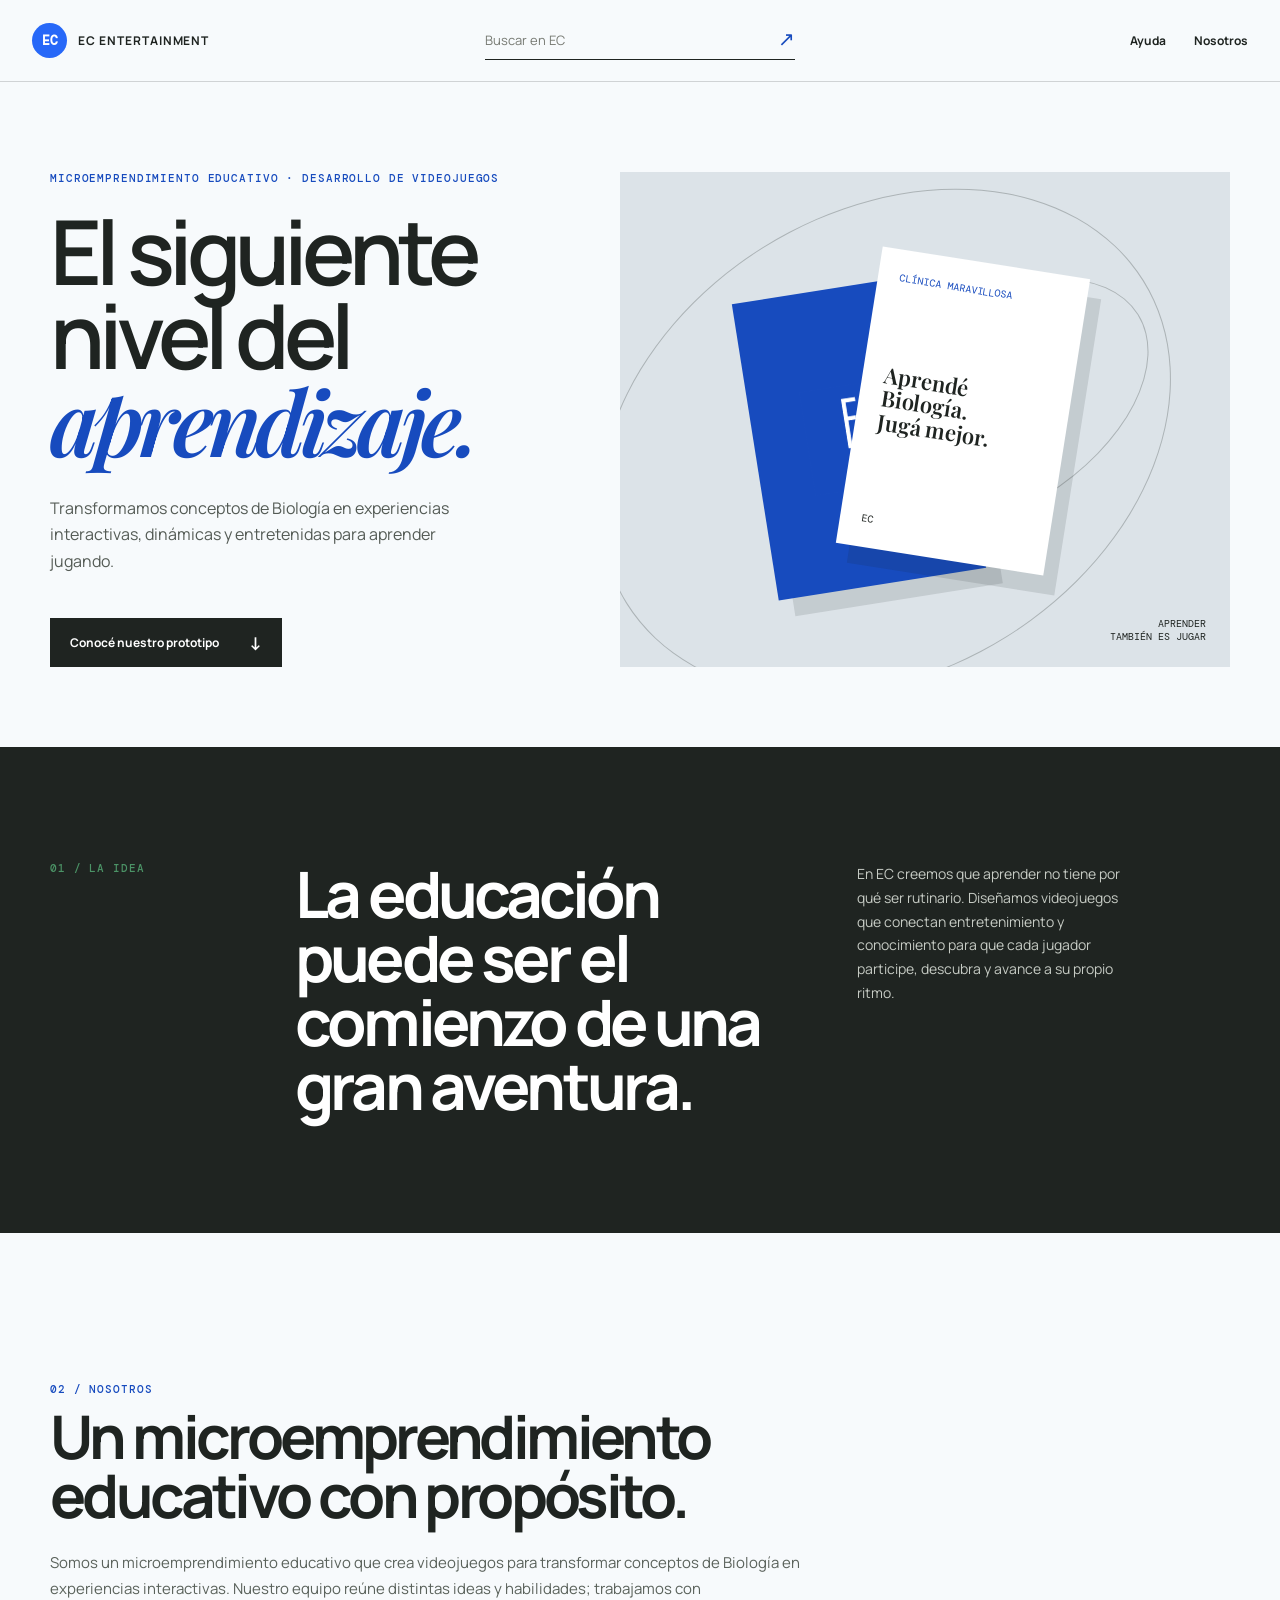
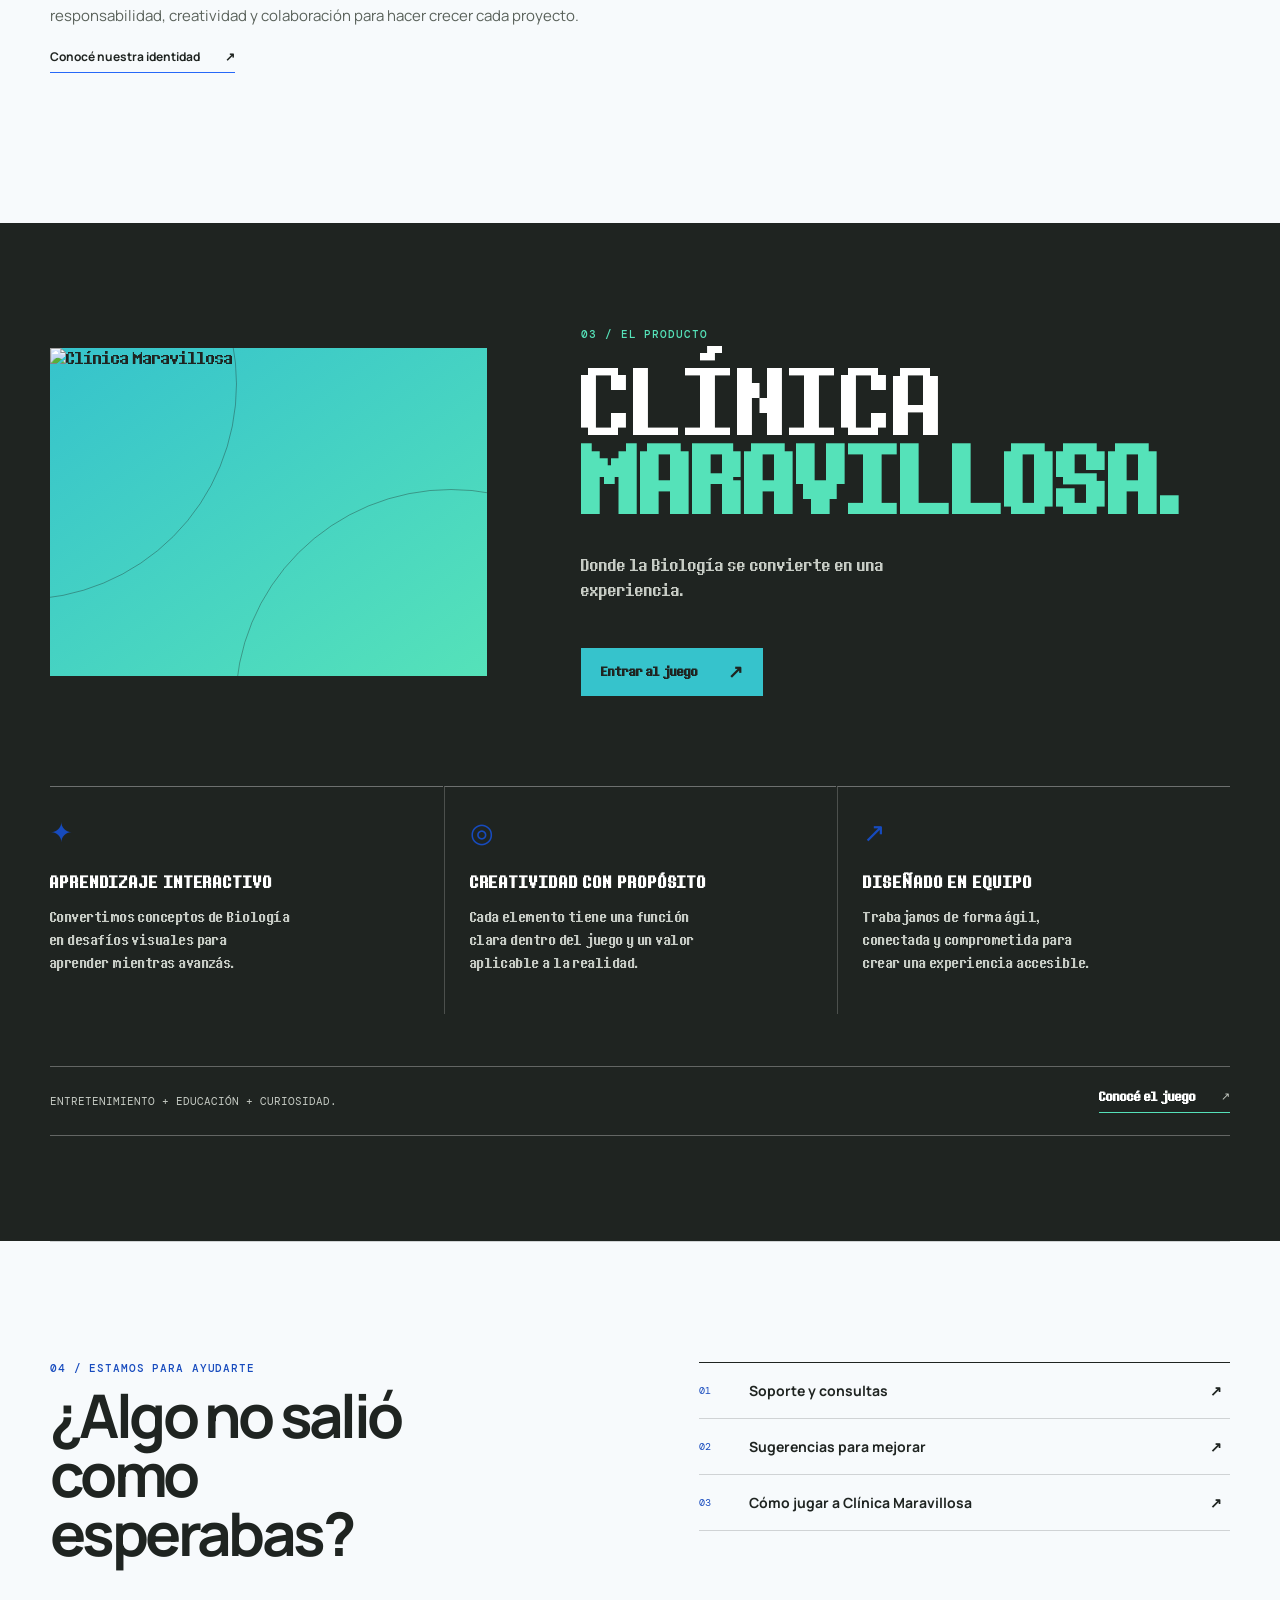
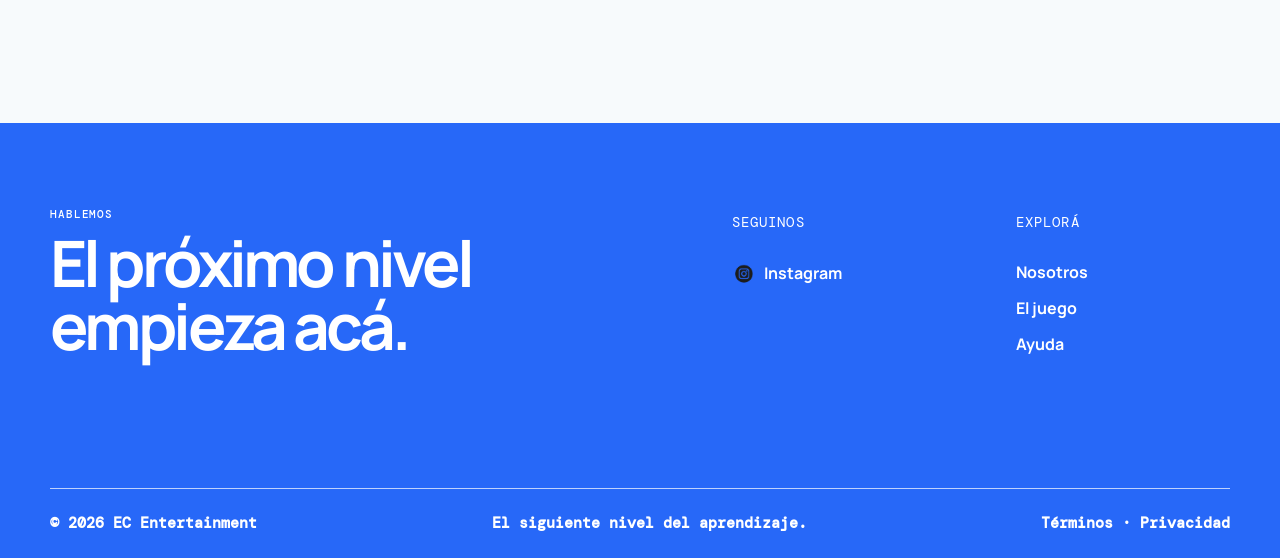
==== commit c6febda1: "Últimos detalles a arreglar, nada masivo" ====
--- a/index.html
+++ b/index.html
@@ -16,8 +16,9 @@
         </a>
         <form class="search" role="search">
             <label class="sr-only" for="site-search">Buscar en el sitio</label>
-            <input id="site-search" type="search" placeholder="Buscar en EC" autocomplete="off">
+            <input id="site-search" type="search" placeholder="Buscar en EC" autocomplete="off" aria-controls="search-results">
             <button type="submit" aria-label="Buscar">↗</button>
+            <div class="search-results" id="search-results" role="status" aria-live="polite" hidden></div>
         </form>
         <nav class="main-nav" aria-label="Navegación principal">
             <a href="Soporte.html">Ayuda</a>
@@ -26,7 +27,7 @@
     </header>
 
     <main id="inicio">
-        <section class="hero section-wrap" aria-labelledby="hero-title">
+        <section class="hero section-wrap" id="portada" aria-labelledby="hero-title">
             <div class="hero-copy">
                 <p class="eyebrow">Microemprendimiento educativo · Desarrollo de videojuegos</p>
                 <h1 id="hero-title">El siguiente nivel del <em>aprendizaje.</em></h1>
@@ -42,7 +43,7 @@
             </div>
         </section>
 
-        <section class="manifesto" aria-label="Manifiesto de EC">
+        <section class="manifesto" id="idea" aria-label="Manifiesto de EC">
             <div class="section-wrap manifesto-grid">
                 <p class="section-label">01 / La idea</p>
                 <h2>La educación puede ser el comienzo de una gran aventura.</h2>
@@ -51,7 +52,6 @@
         </section>
 
         <section class="story section-wrap" id="nosotros" aria-labelledby="story-title">
-            <div class="story-image team-image"><img src="images/Organigrama3.png" alt="Los cuatro integrantes de EC Entertainment"></div>
             <div class="story-copy">
                 <p class="section-label">02 / Nosotros</p>
                 <h2 id="story-title">Un microemprendimiento educativo con propósito.</h2>
@@ -82,13 +82,13 @@
 
         <section class="help section-wrap" id="ayuda" aria-labelledby="help-title">
             <div><p class="section-label">04 / Estamos para ayudarte</p><h2 id="help-title">¿Algo no salió como esperabas?</h2></div>
-            <div class="help-links"><a href="Soporte.html"><span>01</span> Soporte y consultas <b>↗</b></a><a href="Soporte.html#sugerencias"><span>02</span> Sugerencias para mejorar <b>↗</b></a><a href="Cmaravillosa.html#como-jugar"><span>03</span> Cómo jugar a Clínica Maravillosa <b>↗</b></a></div>
+            <div class="help-links"><a href="https://www.instagram.com/ec_entertainment.ok/" target="_blank" rel="noopener noreferrer"><span>01</span> Soporte y consultas <b>↗</b></a><a href="https://www.instagram.com/ec_entertainment.ok/" target="_blank" rel="noopener noreferrer"><span>02</span> Sugerencias para mejorar <b>↗</b></a><a href="Cmaravillosa.html#como-jugar"><span>03</span> Cómo jugar a Clínica Maravillosa <b>↗</b></a></div>
         </section>
     </main>
 
     <footer id="contacto">
         <div class="section-wrap footer-main">
-            <div><p class="section-label">Hablemos</p><h2>El próximo nivel<br>empieza acá.</h2><a class="mail-link" href="mailto:hola@ec-entertainment.com">hola@ec-entertainment.com ↗</a></div>
+            <div><p class="section-label">Hablemos</p><h2>El próximo nivel<br>empieza acá.</h2></div>
             <div class="footer-column"><p>Seguinos</p><a class="social-link" href="https://www.instagram.com/ec_entertainment.ok/" target="_blank" rel="noopener noreferrer"><img src="images/Insta.png" alt="" width="24" height="24"><span>Instagram</span></a></div>
             <div class="footer-column"><p>Explorá</p><a href="aboutus.html">Nosotros</a><a href="Cmaravillosa.html">El juego</a><a href="Soporte.html">Ayuda</a></div>
         </div>
@@ -98,18 +98,85 @@
     <script>
         const searchForm = document.querySelector('.search');
         const searchInput = document.querySelector('#site-search');
+        const searchResults = document.querySelector('#search-results');
         const searchableSections = [...document.querySelectorAll('main section')];
 
+        const normalizeText = (text) => text
+            .normalize('NFD')
+            .replace(/[\u0300-\u036f]/g, '')
+            .toLowerCase();
+
+        const findMatches = () => {
+            const query = normalizeText(searchInput.value.trim());
+            if (!query) return [];
+
+            const terms = query.split(/\s+/);
+            return searchableSections
+                .map((section) => ({
+                    section,
+                    text: normalizeText(section.textContent)
+                }))
+                .filter(({ text }) => terms.every((term) => text.includes(term)))
+                .sort((a, b) => Number(b.text.includes(query)) - Number(a.text.includes(query)));
+        };
+
+        const showResults = () => {
+            const query = searchInput.value.trim();
+            if (!query) {
+                searchResults.hidden = true;
+                searchResults.replaceChildren();
+                return [];
+            }
+
+            const matches = findMatches();
+            const message = document.createElement('p');
+            message.className = 'search-results-message';
+            message.textContent = matches.length
+                ? `${matches.length} ${matches.length === 1 ? 'resultado' : 'resultados'} para “${query}”`
+                : `No encontramos resultados para “${query}”.`;
+
+            searchResults.replaceChildren(message);
+            if (matches.length) {
+                const list = document.createElement('ul');
+                matches.forEach(({ section }) => {
+                    const heading = section.querySelector('h1, h2');
+                    const label = heading?.textContent.trim() || section.querySelector('.section-label')?.textContent.trim() || 'Sección';
+                    const item = document.createElement('li');
+                    const link = document.createElement('a');
+                    link.href = `#${section.id}`;
+                    link.textContent = label;
+                    item.append(link);
+                    list.append(item);
+                });
+                searchResults.append(list);
+            }
+
+            searchResults.hidden = false;
+            return matches;
+        };
+
+        searchInput.addEventListener('input', showResults);
         searchForm.addEventListener('submit', (event) => {
             event.preventDefault();
-            const query = searchInput.value.trim().toLowerCase();
-            const match = searchableSections.find((section) => section.textContent.toLowerCase().includes(query));
-            if (query && match) {
-                match.scrollIntoView({ behavior: 'smooth', block: 'start' });
-                match.classList.add('search-hit');
-                window.setTimeout(() => match.classList.remove('search-hit'), 1200);
+            const [match] = showResults();
+            if (match) {
+                match.section.scrollIntoView({ behavior: 'smooth', block: 'start' });
+                match.section.classList.remove('search-hit');
+                void match.section.offsetWidth;
+                match.section.classList.add('search-hit');
+                window.setTimeout(() => match.section.classList.remove('search-hit'), 1200);
             }
         });
+
+        searchResults.addEventListener('click', (event) => {
+            const link = event.target.closest('a');
+            if (!link) return;
+            const section = document.querySelector(link.getAttribute('href'));
+            section?.classList.add('search-hit');
+            window.setTimeout(() => section?.classList.remove('search-hit'), 1200);
+            searchResults.hidden = true;
+        });
     </script>
+    <script src="animations.js"></script>
 </body>
 </html>
--- a/style.css
+++ b/style.css
@@ -30,10 +30,17 @@
 .brand { align-items: center; display: inline-flex; gap: 11px; width: fit-content; }
 .brand-mark { align-items: center; background: var(--orange); border-radius: 50%; color: var(--cream); display: flex; font: 600 13px var(--mono); height: 35px; justify-content: center; width: 35px; }
 .brand-name { font-size: 12px; font-weight: 700; letter-spacing: .08em; text-transform: uppercase; }
-.search { border-bottom: 1px solid var(--ink); display: flex; justify-self: center; width: 100%; }
+.search { border-bottom: 1px solid var(--ink); display: flex; justify-self: center; position: relative; width: 100%; }
 .search input { background: transparent; border: 0; color: var(--ink); font: 13px var(--sans); outline: 0; padding: 10px 0; width: 100%; }
 .search input::placeholder { color: #777a73; }
 .search button { background: none; border: 0; color: var(--orange-dark); cursor: pointer; font-size: 20px; padding: 0 0 2px 10px; }
+.search-results { background: var(--cream); border: 1px solid var(--line); box-shadow: 0 12px 28px rgba(31, 36, 33, .12); left: 0; max-height: 320px; overflow-y: auto; padding: 12px 16px; position: absolute; right: 0; top: calc(100% + 8px); z-index: 5; }
+.search-results[hidden] { display: none; }
+.search-results-message { color: #687068; font-size: 11px; margin: 0 0 8px; }
+.search-results ul { list-style: none; margin: 0; padding: 0; }
+.search-results li + li { border-top: 1px solid var(--line); }
+.search-results a { display: block; font-size: 12px; font-weight: 700; padding: 9px 0; }
+.search-results a:hover { color: var(--orange-dark); }
 .main-nav { display: flex; gap: 28px; justify-content: flex-end; }
 .main-nav a, .footer-column a { font-size: 12px; font-weight: 700; }
 .main-nav a:hover, .footer-column a:hover { color: var(--orange-dark); }
@@ -49,7 +56,7 @@
 .button-dark { background: var(--ink); color: var(--cream); }
 .button-orange { background: var(--orange); color: var(--cream); }
 .button span { font-size: 18px; line-height: 10px; }
-.hero-art { background: #55e2b9; min-height: 470px; overflow: hidden; position: relative; }
+.hero-art { background: #dce3e8; min-height: 470px; overflow: hidden; position: relative; }
 .orbit { border: 1px solid rgba(31, 36, 33, .25); border-radius: 50%; position: absolute; transform: rotate(-32deg); }
 .orbit-one { height: 460px; left: -40px; top: 40px; width: 610px; }
 .orbit-two { height: 210px; left: 195px; top: 130px; width: 350px; }
@@ -67,7 +74,7 @@
 .manifesto .section-label { color: var(--sage); }
 .manifesto h2 { font-size: clamp(2.5rem, 5vw, 4.8rem); letter-spacing: -.06em; line-height: 1; margin: 0; max-width: 650px; }
 .manifesto-grid > p:last-child { color: #c6cbc4; font-size: 14px; line-height: 1.7; max-width: 280px; }
-.story { align-items: center; display: grid; gap: 11%; grid-template-columns: 1fr 1fr; padding-bottom: 150px; padding-top: 150px; }
+.story { align-items: center; display: grid; grid-template-columns: 1fr; padding-bottom: 150px; padding-top: 150px; }
 .story-image { align-items: flex-end; background: linear-gradient(135deg, #2768f8 0%, #4b9366 100%); display: flex; height: 520px; justify-content: flex-end; overflow: hidden; padding: 25px; position: relative; }
 .story-image.team-image { align-items: center; aspect-ratio: 16 / 9; background: #e8eef2; border: 1px dashed rgba(31,36,33,.35); height: auto; justify-content: center; padding: 0; }
 .story-image::before, .story-image::after { border: 1px solid rgba(251,250,246,.55); border-radius: 50%; content: ''; height: 500px; position: absolute; width: 500px; }
@@ -76,7 +83,7 @@
 .story-image span { color: var(--cream); font: 10px/1.35 var(--mono); letter-spacing: .08em; position: relative; z-index: 1; }
 .story-image.team-image::before, .story-image.team-image::after { display: none; }
 .story-image.team-image img { display: block; height: 100%; object-fit: contain; width: 100%; }
-.story-copy { max-width: 440px; }
+.story-copy { max-width: 760px; }
 h2 { font-size: clamp(2.4rem, 4.7vw, 4.3rem); letter-spacing: -.06em; line-height: .98; margin-bottom: 25px; }
 .story-copy > p:not(.section-label) { color: #5a625b; font-size: 15px; line-height: 1.75; }
 .text-link, .mail-link { border-bottom: 1px solid var(--orange); display: inline-flex; font-size: 12px; font-weight: 700; gap: 25px; padding-bottom: 7px; }
@@ -101,7 +108,7 @@
 .product-image-slot img { height: 100%; object-fit: cover; position: relative; width: 100%; z-index: 1; }
 .product-image-slot span { border: 1px dashed rgba(31,36,33,.7); font: 10px var(--mono); letter-spacing: .08em; padding: 14px 18px; position: relative; z-index: 1; }
 .product-featured-copy { max-width: 600px; }.product-featured .section-label { color: #55e2b9; }.product-featured-copy h2 { font: 500 clamp(3rem, 7vw, 7rem)/.88 'Determination', var(--mono); letter-spacing: 0; margin: 25px 0 30px; }.product-featured-copy h2 em { color: #55e2b9; font-family: 'Determination', var(--mono); font-style: normal; }.product-featured-copy > p:not(.section-label) { color: #c6cbc4; font-size: 15px; line-height: 1.7; max-width: 390px; }
-.product-featured .product-grid { margin-top: 90px; }.product-featured .feature { border-color: rgba(255,255,255,.35); }.product-featured .feature + .feature { border-left-color: rgba(255,255,255,.2); }.product-featured .feature h3 { color: var(--cream); font-family: 'Determination', var(--mono); font-size: 15px; letter-spacing: 0; text-transform: uppercase; }.product-featured .feature p { color: #c6cbc4; }.product-featured .product-cta { border-color: rgba(255,255,255,.3); }.product-featured .product-cta span { color: #c6cbc4; }.product-featured .product-cta .text-link { border-color: #55e2b9; color: var(--cream); }
+.product-featured .product-grid { margin-top: 90px; }.product-featured .feature { border-color: rgba(255,255,255,.35); }.product-featured .feature + .feature { border-left-color: rgba(255,255,255,.2); }.product-featured .feature h3 { color: var(--cream); font-family: 'Determination', var(--mono); font-size: 15px; letter-spacing: .06em; line-height: 1.4; text-transform: uppercase; }.product-featured .feature p { color: #c6cbc4; letter-spacing: .035em; line-height: 1.8; }.product-featured .product-cta { border-color: rgba(255,255,255,.3); }.product-featured .product-cta span { color: #c6cbc4; }.product-featured .product-cta .text-link { border-color: #55e2b9; color: var(--cream); }
 
 .help { border-top: 1px solid var(--line); display: grid; gap: 10%; grid-template-columns: 1fr 1fr; padding-bottom: 135px; padding-top: 120px; }
 .help h2 { max-width: 450px; }
@@ -110,19 +117,30 @@
 .help-links a:hover { color: var(--orange-dark); padding-left: 8px; }
 .help-links span { color: var(--orange-dark); font: 10px var(--mono); }
 
-footer { background: var(--orange); color: var(--cream); padding: 85px 0 22px; }
-footer .section-label { color: #642716; }
+footer { background: var(--orange); color: #fff; padding: 85px 0 22px; }
+footer .section-label { color: #fff; }
 .footer-main { display: grid; gap: 70px; grid-template-columns: 2fr .7fr .7fr; }
 footer h2 { font-size: clamp(2.7rem, 5vw, 5.1rem); margin-bottom: 40px; }
 .mail-link { border-color: var(--cream); font-size: 14px; }
 .footer-column { display: flex; flex-direction: column; gap: 14px; padding-top: 4px; }
-.footer-column p { color: #6b2b1b; font: 10px var(--mono); letter-spacing: .08em; text-transform: uppercase; }
-.footer-column a { font-weight: 500; }
+.footer-column p { color: #fff; font: 14px/1.5 var(--mono); letter-spacing: .08em; text-transform: uppercase; }
+.footer-column a { font-size: 16px; font-weight: 700; }
 .social-link { align-items: center; display: inline-flex; gap: 8px; }
-.footer-bottom { border-top: 1px solid rgba(251,250,246,.4); color: #712d1c; display: flex; font: 10px var(--mono); justify-content: space-between; margin-top: 90px; padding-top: 17px; }
-.footer-bottom a:hover { color: var(--cream); }
+.footer-bottom { border-top: 1px solid rgba(255,255,255,.7); color: #fff; display: flex; font: 15px/1.7 var(--mono); font-weight: 600; gap: 18px 28px; justify-content: space-between; margin-top: 90px; padding-top: 22px; }
+.footer-bottom a { text-decoration: underline; text-decoration-color: transparent; text-underline-offset: 4px; transition: color .2s, text-decoration-color .2s; }
+.footer-bottom a:hover, .footer-bottom a:focus-visible { color: #fff; text-decoration-color: currentColor; }
+.footer-social { align-items: center; display: inline-flex; gap: 14px; }
+.footer-social > span { font: 700 14px/1.5 var(--mono); }
+.footer-social .social-link { align-items: center; display: inline-flex; font-size: 16px; font-weight: 700; gap: 9px; }
+.footer-social img { filter: brightness(0) invert(1); height: 22px; object-fit: contain; width: 22px; }
+footer a:focus-visible { border-radius: 2px; outline: 2px solid #fff; outline-offset: 4px; }
 .search-hit { animation: highlight 1.2s ease; }
 @keyframes highlight { 50% { outline: 3px solid var(--orange); outline-offset: 10px; } }
+
+@media (prefers-reduced-motion: reduce) {
+	html { scroll-behavior: auto; }
+	*, *::before, *::after { animation-duration: .01ms !important; animation-iteration-count: 1 !important; scroll-behavior: auto !important; transition-duration: .01ms !important; }
+}
 
 .page-kicker { color: var(--orange-dark); font: 500 10px var(--mono); justify-self: center; letter-spacing: .08em; }
 .inner-hero { padding-bottom: 125px; padding-top: 120px; }
@@ -134,7 +152,14 @@
 .team-photo-slot img { display: block; height: 100%; object-fit: contain; width: 100%; }
 .values-block { background: var(--ink); color: var(--cream); padding: 100px 0 120px; }
 .values-block .section-label { color: #55e2b9; }
-.values-grid { display: grid; gap: 1px; grid-template-columns: repeat(4, 1fr); margin-top: 65px; }
+.values-block > .section-wrap > h2 { font-size: clamp(2.4rem, 4.7vw, 4.3rem); max-width: 720px; }
+.identity-pillars { display: grid; gap: 8%; grid-template-columns: repeat(2, 1fr); margin-top: 55px; }
+.identity-pillar { border-top: 1px solid rgba(255,255,255,.3); padding-top: 20px; }
+.identity-pillar > span { color: #55e2b9; font: 11px var(--mono); text-transform: uppercase; }
+.identity-pillar h3 { font-size: 24px; letter-spacing: -.04em; margin: 25px 0 12px; max-width: 420px; }
+.identity-pillar p { color: #c6cbc4; font-size: 14px; line-height: 1.7; max-width: 480px; }
+.values-heading { font-size: 20px; margin: 65px 0 0; }
+.values-grid { display: grid; gap: 1px; grid-template-columns: repeat(3, 1fr); margin-top: 30px; }
 .values-grid article { border-top: 1px solid rgba(255,255,255,.3); padding: 20px 20px 0 0; }
 .values-grid article + article { border-left: 1px solid rgba(255,255,255,.2); padding-left: 20px; }
 .values-grid span, .faq-row strong { color: var(--orange-dark); font: 11px var(--mono); }
@@ -163,15 +188,14 @@
 .instagram-cover iframe { display: block; max-width: none !important; width: 100% !important; }
 .cover-cross { font-size: 60px; line-height: 1; position: relative; z-index: 1; }.cover-title { font: 500 14px var(--mono); letter-spacing: .13em; margin-top: 30px; position: relative; z-index: 1; }.cover-title strong { font-size: 28px; }.cover-subtitle { font: italic 600 16px 'Playfair Display', serif; margin-top: 22px; position: relative; z-index: 1; }.cover-sticker { bottom: 25px; font: 10px var(--mono); left: 25px; position: absolute; text-align: left; }
 .game-intro-band { background: var(--orange); color: var(--cream); padding: 110px 0; }.game-intro-grid { align-items: center; display: grid; gap: 8%; grid-template-columns: 1.3fr .7fr; }.game-intro-band .section-label { color: #bfe8ff; }.game-intro-band h2 { margin: 0; }.mission-copy { color: #e7f1ff; font-size: 14px; line-height: 1.7; margin: 30px 0 0; max-width: 500px; }
-.character-card { background: #080b10; border: 2px solid rgba(0,0,0,.8); justify-self: end; margin-right: calc((min(1180px, calc(100vw - 64px)) - 100vw) / 2); max-width: 320px; padding: 18px; width: 100%; }.character-image-frame { align-items: center; aspect-ratio: 3 / 4; border: 1px solid rgba(255,255,255,.12); display: flex; justify-content: center; overflow: hidden; }.character-image-frame img { height: 100%; object-fit: contain; width: 100%; }.character-name { border-top: 1px solid rgba(255,255,255,.12); color: var(--cream); font-size: 12px; letter-spacing: .12em; margin-top: 16px; padding-top: 16px; text-align: center; }
+.character-card { background: #080b10; border: 2px solid #080b10; justify-self: end; margin-right: calc((min(1180px, calc(100vw - 64px)) - 100vw) / 2); max-width: 260px; padding: 18px; width: 100%; }.character-image-frame { align-items: center; display: flex; height: clamp(320px, 34vw, 440px); justify-content: center; overflow: visible; position: relative; }.character-image-frame img { height: 100%; object-fit: contain; width: 100%; }.character-arrow { align-items: center; background: transparent; border: 0; color: var(--cream); cursor: pointer; display: flex; font: 34px/1 var(--mono); height: 48px; justify-content: center; padding: 0; position: absolute; top: 50%; transform: translateY(-50%); transition: color .2s, transform .2s; width: 36px; z-index: 1; }.character-arrow-previous { left: 0; }.character-arrow-next { right: 0; }.character-arrow:hover, .character-arrow:focus-visible { color: #55e2b9; }.character-arrow-previous:hover { transform: translate(-3px, -50%); }.character-arrow-next:hover { transform: translate(3px, -50%); }.character-arrow:focus-visible { outline: 2px solid #55e2b9; outline-offset: 2px; }.character-name { border-top: 1px solid rgba(255,255,255,.12); color: var(--cream); font-size: 18px; font-weight: 700; letter-spacing: .08em; margin-top: 16px; padding-top: 16px; text-align: center; }.character-position { color: #c6cbc4; display: block; font: 10px var(--mono); margin: 14px 0 0; text-align: center; }
 .game-features { padding-bottom: 130px; padding-top: 120px; }.game-features > h2 { margin: 22px 0 70px; }.feature-grid { display: grid; gap: 1px; grid-template-columns: repeat(3, 1fr); }.feature-grid article { border-top: 1px solid var(--ink); padding: 20px 20px 0 0; }.feature-grid article + article { border-left: 1px solid var(--line); padding-left: 20px; }.feature-grid span { color: var(--orange-dark); font: 11px var(--mono); }.feature-grid h3 { font-size: 20px; margin: 35px 0 12px; }.feature-grid p { color: #687068; font-size: 14px; line-height: 1.6; max-width: 260px; }
 .how-to { border-top: 1px solid var(--line); display: grid; gap: 12%; grid-template-columns: 1fr 1fr; padding-bottom: 130px; padding-top: 110px; }.how-to ol { list-style: none; margin: 0; padding: 0; }.how-to li { align-items: center; border-bottom: 1px solid var(--line); display: grid; gap: 25px; grid-template-columns: 35px 1fr; padding: 18px 0; }.how-to li:first-child { border-top: 1px solid var(--ink); }.how-to li > span { color: var(--orange-dark); font: 11px var(--mono); }.how-to li p { color: #687068; font-size: 14px; }.how-to li strong { color: var(--ink); }
-.game-web-cta { background: var(--ink); color: var(--cream); display: grid; gap: 45px; grid-column: 1 / -1; grid-template-columns: minmax(180px, .75fr) 1fr; margin-top: 35px; padding: 35px; }
-.game-web-image { align-items: center; background: linear-gradient(145deg, #36c3cc, #55e2b9); color: var(--ink); display: flex; flex-direction: column; justify-content: center; min-height: 250px; overflow: hidden; position: relative; text-align: center; }
-.game-web-image::before, .game-web-image::after { border: 1px solid rgba(31,36,33,.35); border-radius: 50%; content: ''; height: 280px; position: absolute; width: 280px; }.game-web-image::before { left: -150px; top: -100px; }.game-web-image::after { bottom: -160px; right: -100px; }
-.game-web-image span, .game-web-image strong, .game-web-image small { position: relative; z-index: 1; }.game-web-image span { font-size: 42px; line-height: 1; }.game-web-image strong { font: 500 16px/1.25 var(--mono); letter-spacing: .1em; margin-top: 18px; }.game-web-image small { font: 9px var(--mono); margin-top: 28px; }
-.game-web-copy { align-self: center; max-width: 430px; }.game-web-copy .section-label { color: #55e2b9; }.game-web-copy h3 { font-size: clamp(2rem, 4vw, 3.5rem); letter-spacing: -.05em; line-height: 1; margin: 18px 0; }.game-web-copy h3 em { color: #55e2b9; font-family: 'Playfair Display', serif; }.game-web-copy > p:not(.section-label) { color: #c6cbc4; font-size: 14px; line-height: 1.7; }
-.game-web-actions { align-items: center; display: flex; flex-wrap: wrap; gap: 25px; }.game-web-actions .button { margin-top: 28px; }.game-download-link { border-color: #55e2b9; color: var(--cream); margin-top: 28px; }
+.game-web-cta { align-items: center; color: var(--cream); display: flex; flex-direction: column; gap: 34px; grid-column: 1 / -1; margin: 35px auto 0; padding: 0; width: min(1180px, calc(100% - 64px)); }
+.game-web-image { aspect-ratio: 1600 / 666; overflow: hidden; width: min(100%, 1040px); }
+.game-web-image img { display: block; height: 100%; object-fit: contain; width: 100%; }
+.game-web-copy { max-width: 680px; text-align: center; }.game-web-copy .section-label { color: #55e2b9; }.game-web-copy h2 { color: var(--cream); font-size: clamp(2rem, 4vw, 3.5rem); letter-spacing: -.05em; line-height: 1; margin: 18px 0; }.game-web-copy h2 em { color: #55e2b9; font-family: 'Playfair Display', serif; }.game-web-copy > p:not(.section-label) { color: #c6cbc4; font-size: 14px; line-height: 1.7; }
+.game-web-actions { align-items: center; display: flex; flex-wrap: wrap; gap: 25px; justify-content: center; }.game-web-actions .button { margin-top: 28px; }.game-download-link { border-color: #55e2b9; color: var(--cream); margin-top: 28px; }
 .download-panel { align-items: center; background: var(--ink); color: var(--cream); display: flex; justify-content: space-between; margin-bottom: 120px; padding: 65px; }.download-panel h2 { margin-bottom: 12px; }.download-panel p:last-child { color: #c6cbc4; font-size: 14px; }.download-panel .button { margin: 0; }
 .support-grid { display: grid; gap: 1px; grid-template-columns: repeat(2, 1fr); padding-bottom: 130px; }.support-grid article { border-top: 1px solid var(--ink); padding: 25px 35px 0 0; }.support-grid article + article { border-left: 1px solid var(--line); padding-left: 35px; }.support-grid h2 { font-size: clamp(2rem, 4vw, 3.5rem); margin: 28px 0 15px; }.support-grid p { color: #687068; font-size: 14px; line-height: 1.7; max-width: 390px; }.support-grid .text-link { margin-top: 15px; }.faq { border-top: 1px solid var(--line); padding-bottom: 130px; padding-top: 100px; }.faq-row { border-bottom: 1px solid var(--line); display: grid; gap: 30px; grid-template-columns: 1fr 1fr; padding: 22px 0; }.faq-row:first-of-type { margin-top: 50px; }.faq-row p { color: #687068; font-size: 14px; line-height: 1.6; margin: 0; }.faq-row a { color: var(--orange-dark); font-weight: 700; }
 
@@ -208,13 +232,17 @@
 	footer { padding-top: 65px; }
 	.footer-main { display: block; }
 	.footer-column { display: inline-flex; margin-right: 55px; margin-top: 60px; vertical-align: top; }
-	.footer-bottom { align-items: flex-start; flex-direction: column; gap: 10px; margin-top: 65px; }
+	.footer-bottom { align-items: flex-start; flex-direction: column; gap: 14px; margin-top: 65px; }
+	.footer-social { align-items: flex-start; flex-direction: column; gap: 8px; }
 	.page-kicker { display: none; }
 	.inner-hero { padding-bottom: 80px; padding-top: 75px; }
 	.about-block, .how-to { display: block; padding-bottom: 85px; padding-top: 75px; }
 	.about-block > div:last-child { margin-top: 55px; }
 	.team-photo-slot { margin: 0 auto 45px; }
 	.values-block { padding: 75px 0; }
+	.identity-pillars { display: block; margin-top: 40px; }
+	.identity-pillar + .identity-pillar { margin-top: 35px; }
+	.values-heading { margin-top: 50px; }
 	.values-grid, .feature-grid, .support-grid { display: block; margin-top: 45px; }
 	.values-grid article, .values-grid article + article, .feature-grid article, .feature-grid article + article, .support-grid article, .support-grid article + article { border-left: 0; padding: 22px 0; }
 	.about-quote { align-items: flex-start; display: block; padding-bottom: 85px; padding-top: 85px; }
@@ -225,12 +253,12 @@
 	.game-intro-band { padding: 75px 0; }
 	.game-intro-grid { display: block; }
 	.game-intro-band h2 { margin: 25px 0; }
-	.character-card { margin-right: 0; margin-top: 45px; max-width: none; }
+	.character-card { margin: 45px auto 0; max-width: 240px; }
+	.character-image-frame { height: 360px; }
 	.game-features { padding-bottom: 85px; padding-top: 80px; }
 	.game-features > h2 { margin-bottom: 45px; }
-	.game-web-cta { display: block; margin-top: 25px; padding: 25px; }
-	.game-web-image { min-height: 230px; }
-	.game-web-copy { margin-top: 35px; }
+	.game-web-cta { gap: 25px; margin-top: 25px; width: calc(100% - 40px); }
+	.game-web-image { min-height: 0; }
 	.download-panel { align-items: flex-start; display: block; margin-bottom: 75px; padding: 35px 25px; }
 	.download-panel .button { margin-top: 20px; }
 	.faq { padding-bottom: 85px; padding-top: 75px; }
@@ -252,5 +280,19 @@
 .game-page .how-to li:first-child { border-color: rgba(255,255,255,.5); }
 .game-page .how-to li strong { color: #f7fafc; }
 .game-page footer { background: #080b10; }
-.game-page footer .footer-bottom { border-color: rgba(255,255,255,.2); color: #9aa7ad; }
+.game-page footer .footer-bottom { border-color: rgba(255,255,255,.45); color: #e2eaed; }
 .game-page footer .footer-bottom a:hover { color: #55e2b9; }
+.coming-soon-page { display: flex; flex-direction: column; min-height: 100vh; }
+.coming-soon-main { align-items: center; display: flex; flex: 1; justify-content: center; padding: 70px 32px; }
+.coming-soon-card { background: #111820; border: 1px solid rgba(85,226,185,.3); box-shadow: 12px 12px 0 rgba(54,195,204,.16); max-width: 820px; padding: clamp(24px, 5vw, 56px); text-align: center; width: 100%; }
+.coming-soon-label, .coming-soon-eyebrow { color: #55e2b9; font: 11px/1.5 var(--mono); letter-spacing: .12em; }
+.coming-soon-art { aspect-ratio: 1600 / 666; display: block; margin: 28px auto 34px; max-width: 640px; object-fit: contain; width: 100%; }
+.coming-soon-eyebrow { color: #36c3cc; margin-bottom: 18px; }
+.coming-soon-card h1 { font: 500 clamp(2.5rem, 7vw, 5.5rem)/.98 'Determination', var(--mono); letter-spacing: 0 !important; margin: 0; }
+.coming-soon-card h1 em { color: #55e2b9; font-style: normal; }
+.coming-soon-copy { color: #b9c3c8; font-size: 14px; line-height: 1.7; margin: 22px auto 0; max-width: 460px; }
+.coming-soon-card .button { margin-top: 28px; }
+@media (max-width: 800px) {
+	.coming-soon-main { padding: 48px 20px; }
+	.coming-soon-card { box-shadow: 7px 7px 0 rgba(54,195,204,.16); }
+}
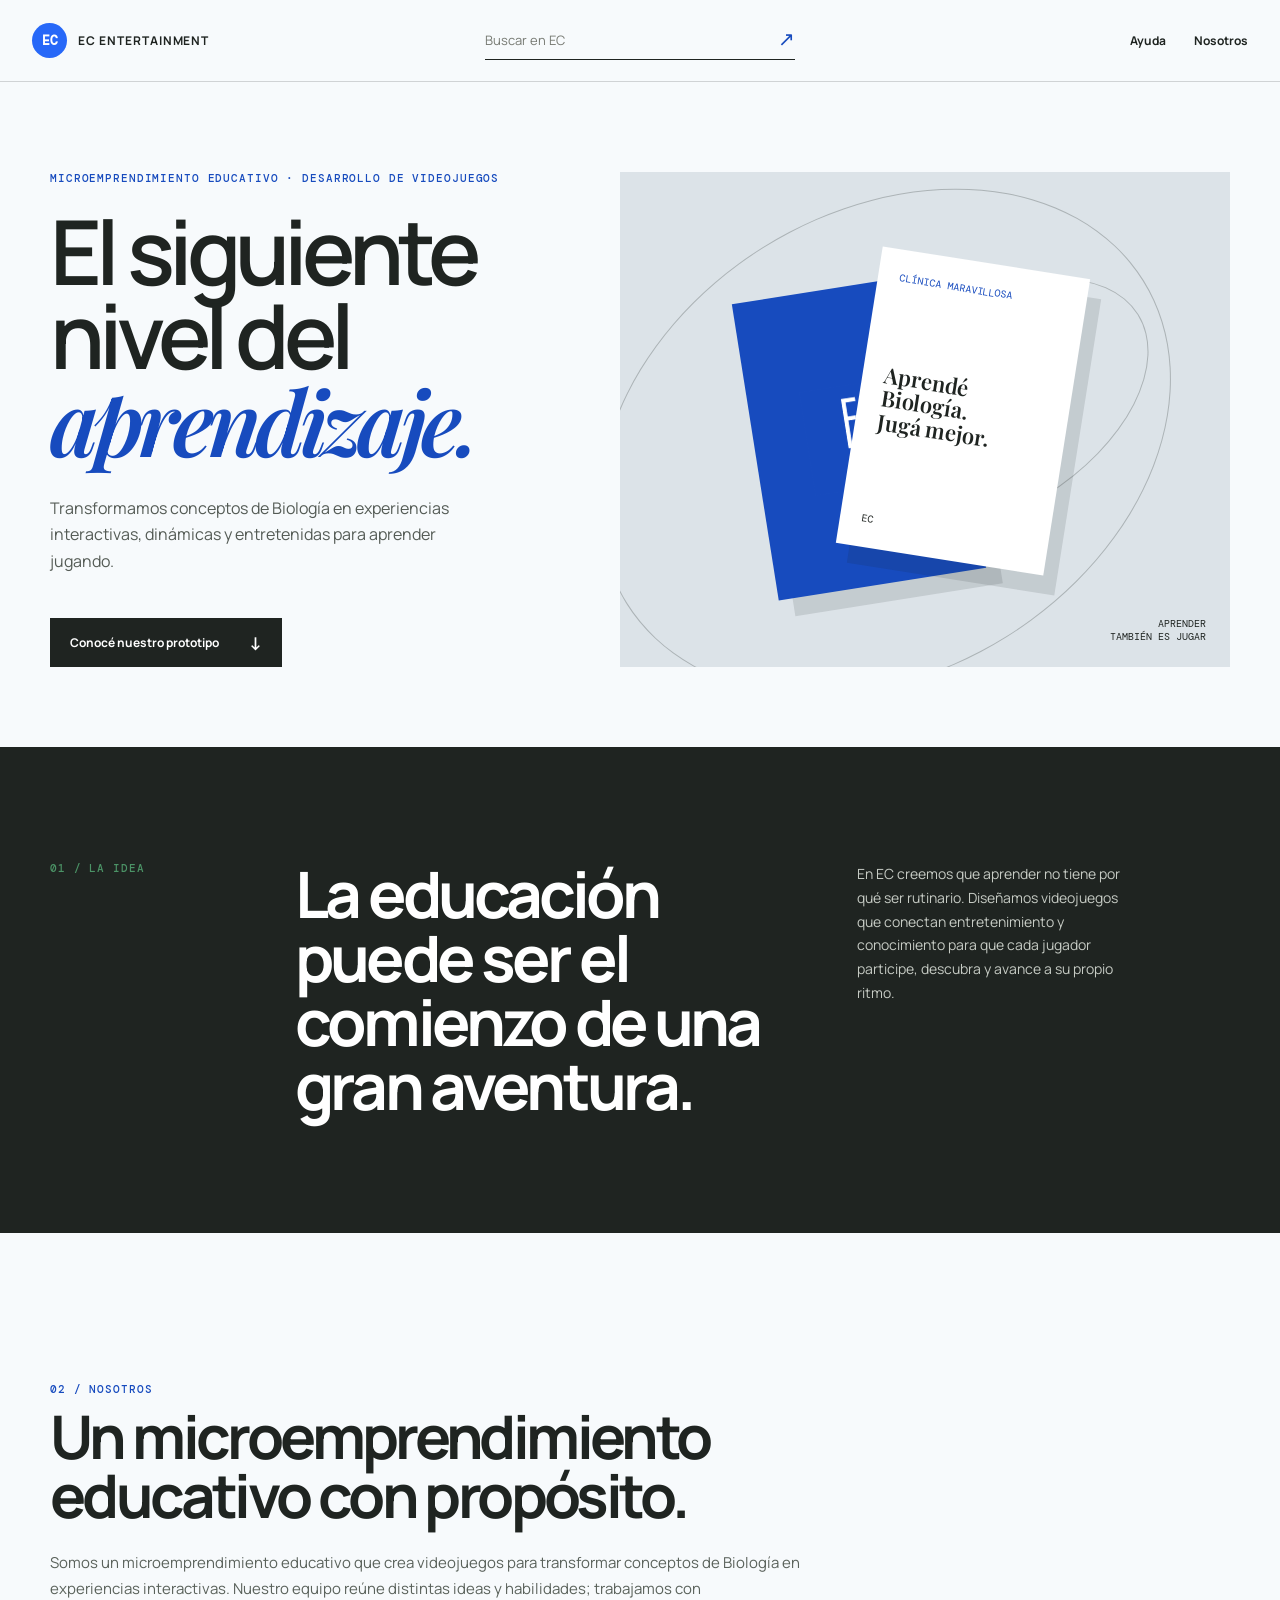
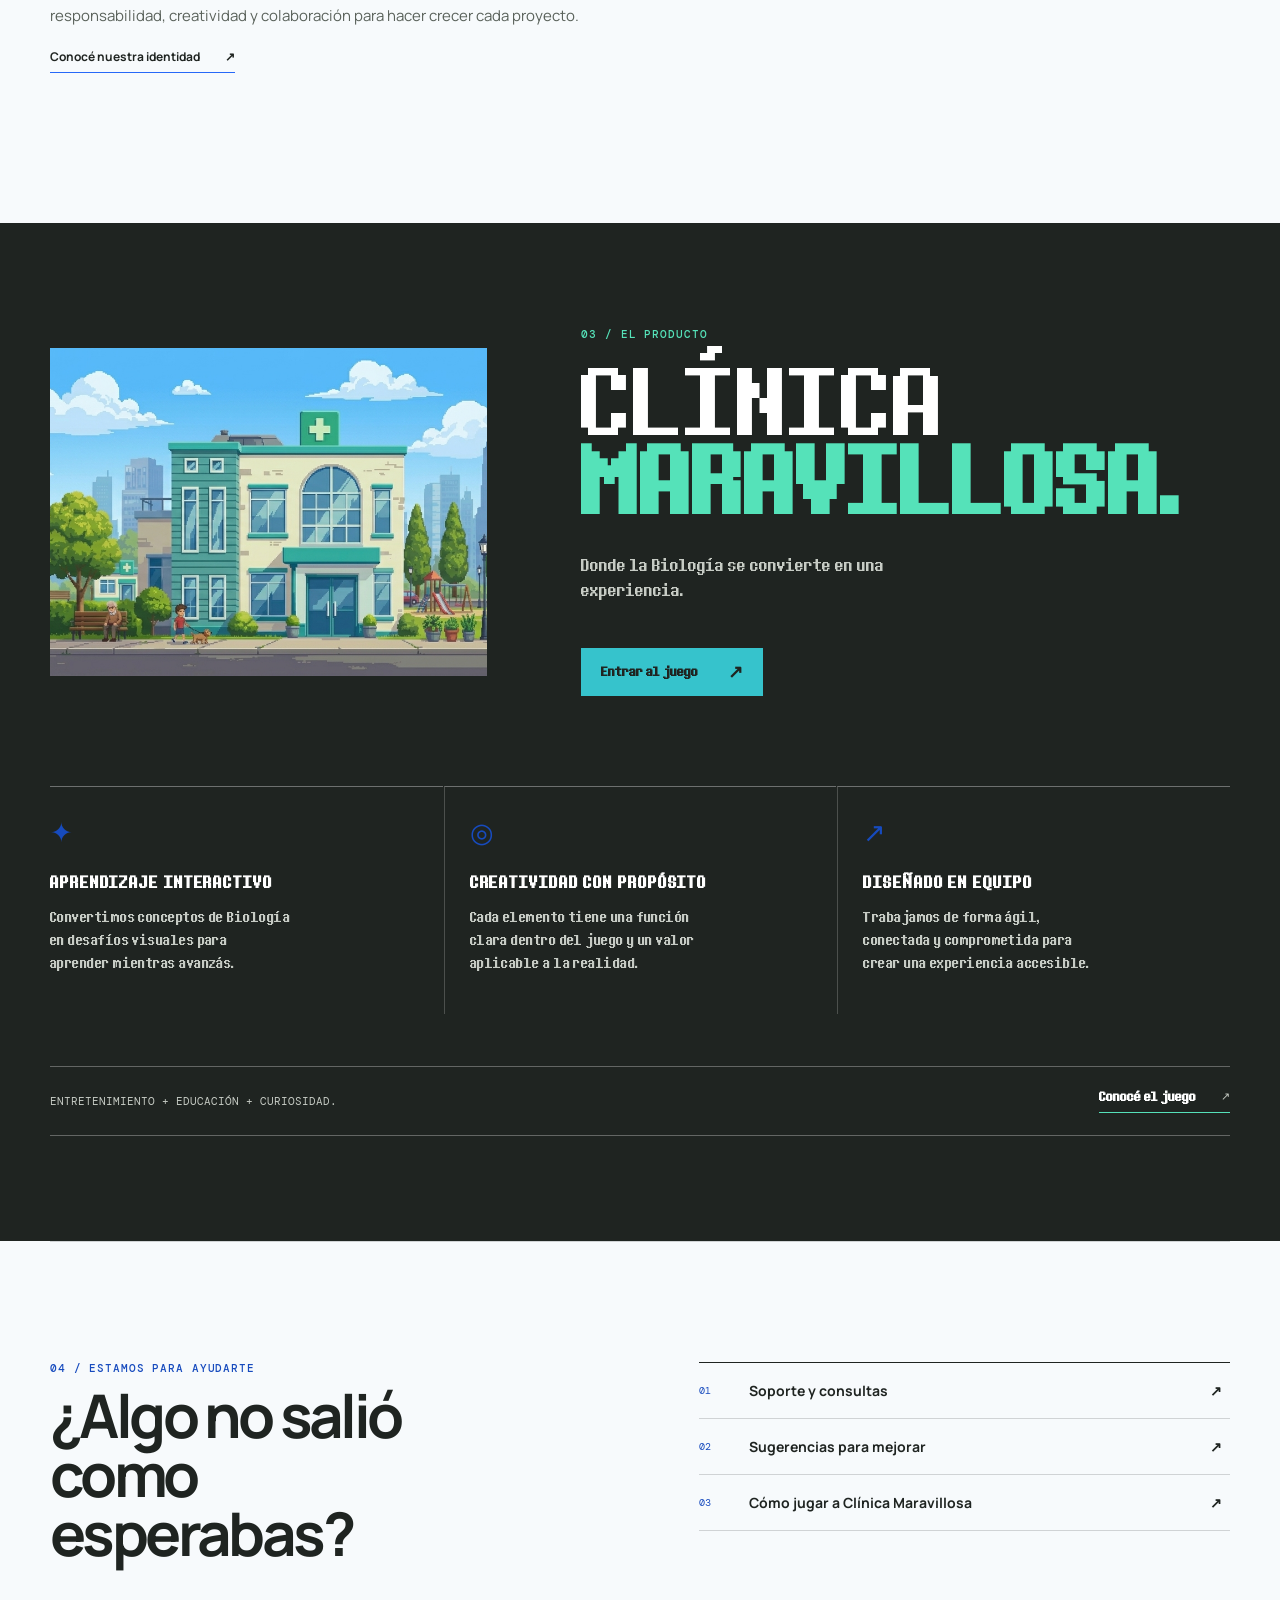
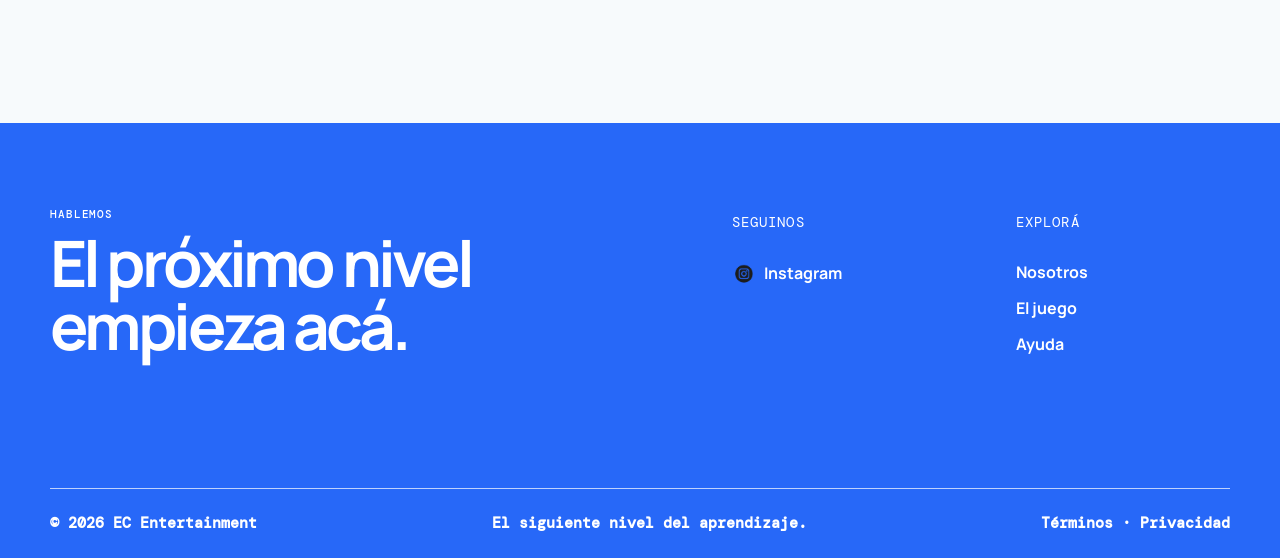
==== commit cd629370: "Actualización de la imagen" ====
--- a/index.html
+++ b/index.html
@@ -63,7 +63,7 @@
         <section class="product product-featured" id="producto" aria-labelledby="product-title">
             <div class="section-wrap">
                 <div class="product-featured-heading">
-                    <div class="product-image-slot"><img src="c:\Users\maxim\Downloads\Clínica_fondo_4050x1350.jpe" alt="Clínica Maravillosa"></div>
+                    <div class="product-image-slot"><img src="images/Cl%C3%ADnica_fondo_4050x1350.jpe" alt="Clínica Maravillosa"></div>
                     <div class="product-featured-copy">
                         <p class="section-label">03 / El producto</p>
                         <h2 id="product-title">CLÍNICA<br><em>MARAVILLOSA.</em></h2>
